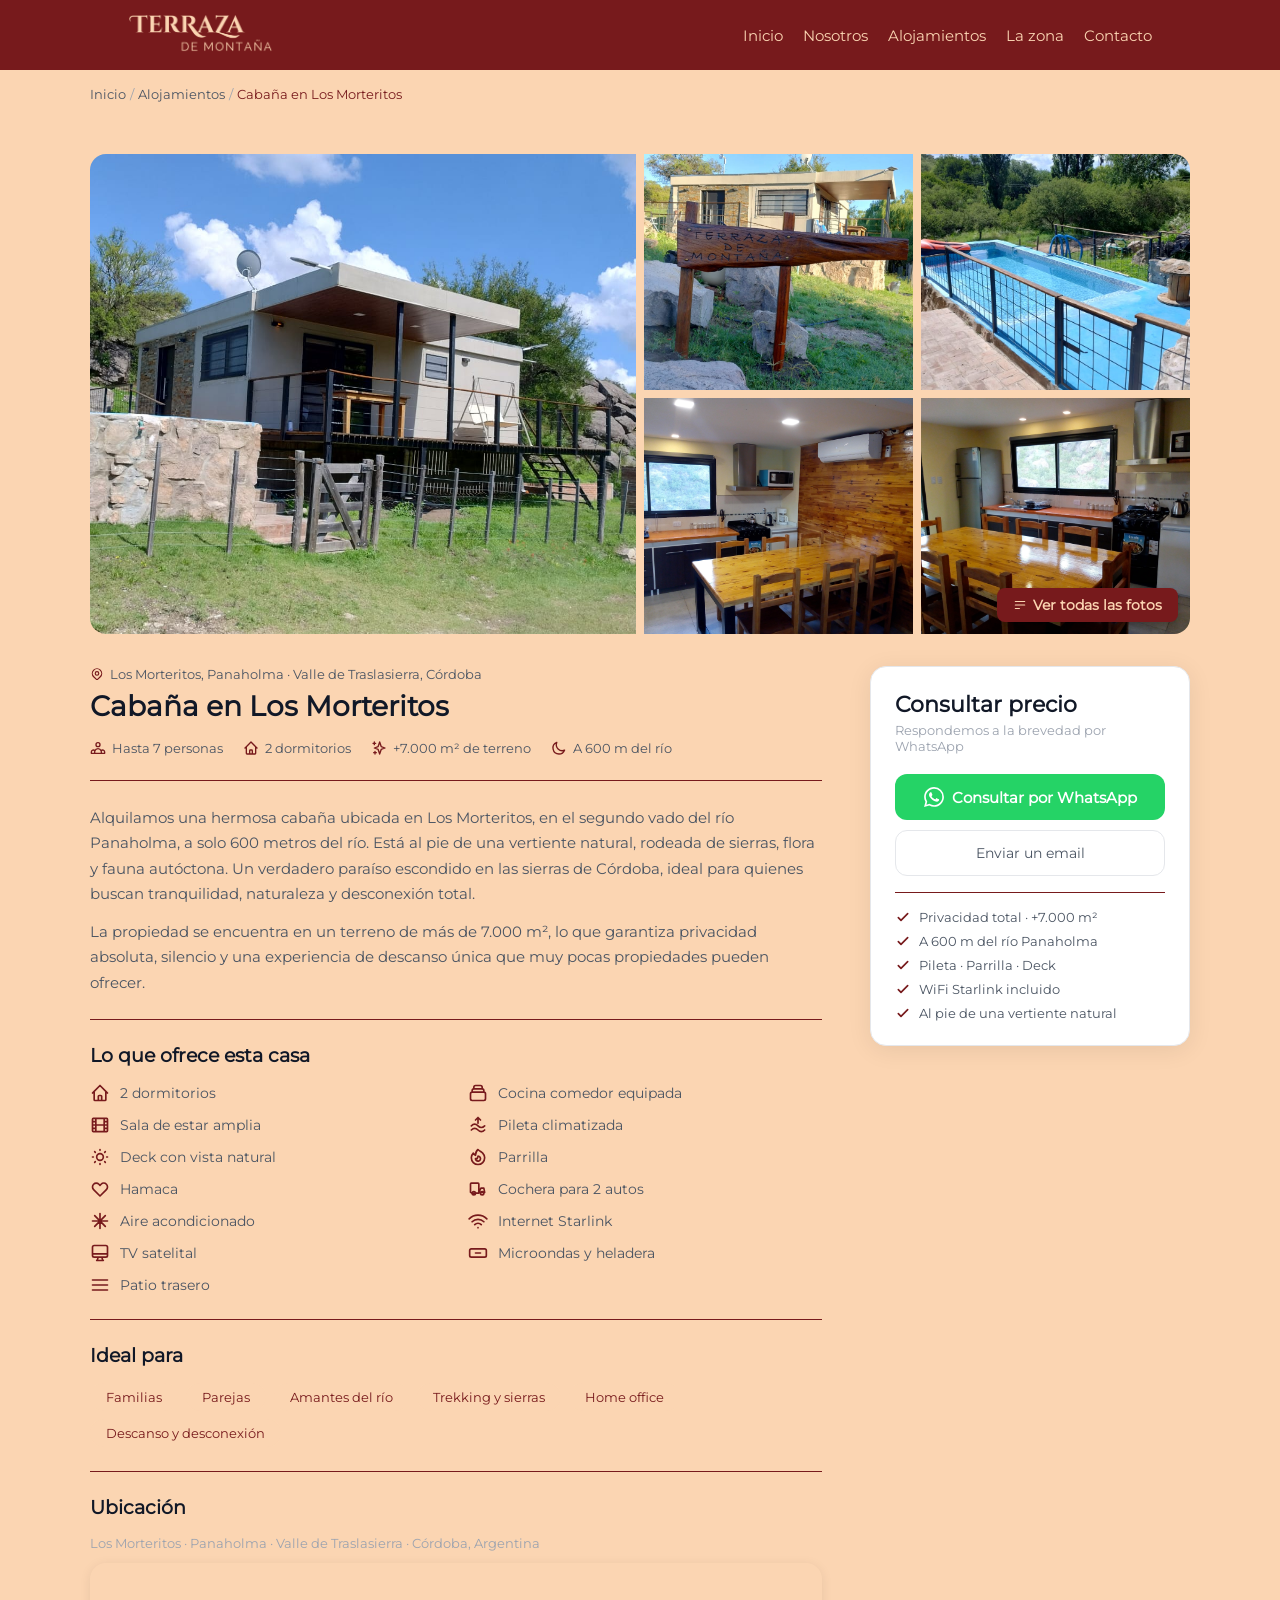
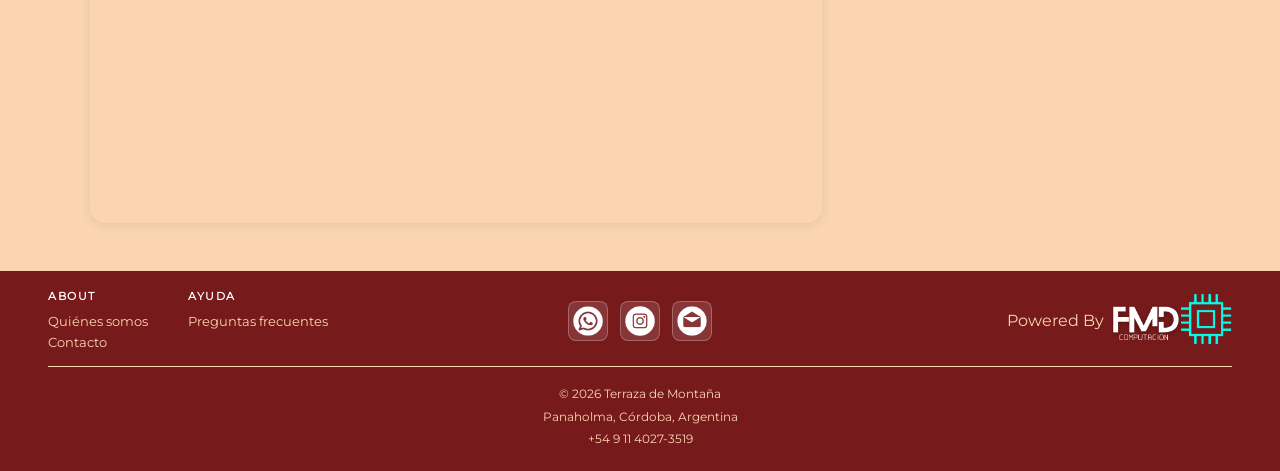
==== alojamiento-uno.html @ 455e0231 "se integro Leaflet pero me quedo mal" ====
<!DOCTYPE html>
<html lang="es">
<head>
    <meta charset="UTF-8">
    <meta name="viewport" content="width=device-width, initial-scale=1.0">
    <title>Cabaña en Los Morteritos | Terraza de Montaña</title>
    <meta name="description" content="Alquilá la Cabaña en Los Morteritos, Panaholma. Hasta 7 personas, pileta climatizada, Starlink, +7.000 m² de privacidad. A 600 m del río, Valle de Traslasierra, Córdoba.">
    <meta property="og:type" content="website">
    <meta property="og:locale" content="es_AR">
    <meta property="og:title" content="Cabaña en Los Morteritos | Terraza de Montaña">
    <meta property="og:description" content="Alquilá la Cabaña en Los Morteritos, Panaholma. Hasta 7 personas, pileta climatizada, Starlink, +7.000 m² de privacidad. A 600 m del río, Valle de Traslasierra, Córdoba.">
    <meta property="og:image" content="https://TU-DOMINIO/assets/images/house-1/1.jpeg">
    <meta property="og:url" content="https://TU-DOMINIO/alojamiento-uno.html">
    <link rel="stylesheet" href="css/global.css">
    <link rel="stylesheet" href="css/alojamiento-uno.css">
    <script type="application/ld+json">
    {
      "@context": "https://schema.org",
      "@type": "Accommodation",
      "name": "Cabaña en Los Morteritos",
      "description": "Cabaña para hasta 7 personas en Los Morteritos, Panaholma. Pileta climatizada, Internet Starlink, +7.000 m² de privacidad, a 600 m del río.",
      "numberOfRooms": 2,
      "occupancy": {
        "@type": "QuantitativeValue",
        "maxValue": 7
      },
      "address": {
        "@type": "PostalAddress",
        "streetAddress": "Los Morteritos, segundo vado del río Panaholma",
        "addressLocality": "Panaholma",
        "addressRegion": "Córdoba",
        "addressCountry": "AR"
      },
      "geo": {
        "@type": "GeoCoordinates",
        "latitude": -31.5960346,
        "longitude": -65.0493451
      },
      "amenityFeature": [
        {"@type": "LocationFeatureSpecification", "name": "Pileta climatizada", "value": true},
        {"@type": "LocationFeatureSpecification", "name": "Internet Starlink", "value": true},
        {"@type": "LocationFeatureSpecification", "name": "Parrilla", "value": true},
        {"@type": "LocationFeatureSpecification", "name": "Deck", "value": true},
        {"@type": "LocationFeatureSpecification", "name": "Aire acondicionado", "value": true},
        {"@type": "LocationFeatureSpecification", "name": "Hamaca", "value": true},
        {"@type": "LocationFeatureSpecification", "name": "Cochera para 2 autos", "value": true},
        {"@type": "LocationFeatureSpecification", "name": "TV satelital", "value": true}
      ],
      "telephone": "+5491140273519"
    }
    </script>
</head>
<body>

    <!-- NAV -->
    <nav class="navbar" aria-label="Navegación principal">
        <div class="container">
            <a href="index.html" class="logo">
                <img src="assets/images/logos/name.png" alt="Terraza de Montaña Logo">
            </a>
            <button class="menu-toggle" aria-label="Toggle navigation" aria-expanded="false">
                <span class="hamburger"></span>
            </button>
            <ul class="nav-links">
                <li><a href="index.html">Inicio</a></li>
                <li><a href="nosotros.html">Nosotros</a></li>
                <li><a href="alojamientos.html">Alojamientos</a></li>
                <li><a href="lugares.html">La zona</a></li>
                <li><a href="contacto.html">Contacto</a></li>
            </ul>
        </div>
    </nav>

    <main class="content-wrap listing-main">

        <nav aria-label="Breadcrumb" class="breadcrumb">
            <ol>
                <li><a href="index.html">Inicio</a></li>
                <li><a href="alojamientos.html">Alojamientos</a></li>
                <li aria-current="page">Cabaña en Los Morteritos</li>
            </ol>
        </nav>

        <!-- ── GALERÍA ─────────────────────────────────────────────── -->

        <!-- Desktop -->
        <section class="listing-section gallery-section">
            <div class="gallery-grid">
                <div class="gallery-photo gallery-photo--main">
                    <img src="assets/images/house-1/1.jpeg" alt="Cabaña en Los Morteritos - vista principal" fetchpriority="high">
                </div>
                <div class="gallery-photo">
                    <img src="assets/images/house-1/2.jpeg" alt="Deck con vista a las sierras" loading="lazy">
                </div>
                <div class="gallery-photo">
                    <img src="assets/images/house-1/3.jpeg" alt="Pileta climatizada" loading="lazy">
                </div>
                <div class="gallery-photo">
                    <img src="assets/images/house-1/4.jpg" alt="Interior - sala de estar" loading="lazy">
                </div>
                <div class="gallery-photo gallery-photo--last">
                    <img src="assets/images/house-1/5.jpg" alt="Parrilla y patio exterior" loading="lazy">
                    <button class="gallery-btn-all">
                        <svg xmlns="http://www.w3.org/2000/svg" width="14" height="14" fill="none" viewBox="0 0 24 24" stroke="currentColor">
                            <path stroke-linecap="round" stroke-linejoin="round" stroke-width="2" d="M4 6h16M4 12h16M4 18h7"/>
                        </svg>
                        Ver todas las fotos
                    </button>
                </div>
            </div>
        </section>

        <!-- Mobile: carrusel (14 fotos) -->
        <section class="gallery-carousel">
            <div class="gallery-carousel__item">
                <img src="assets/images/house-1/1.jpeg" alt="Cabaña en Los Morteritos - vista principal">
            </div>
            <div class="gallery-carousel__item">
                <img src="assets/images/house-1/2.jpeg" alt="Deck con vista a las sierras" loading="lazy">
            </div>
            <div class="gallery-carousel__item">
                <img src="assets/images/house-1/3.jpeg" alt="Pileta climatizada" loading="lazy">
            </div>
            <div class="gallery-carousel__item">
                <img src="assets/images/house-1/4.jpg" alt="Interior - sala de estar" loading="lazy">
            </div>
            <div class="gallery-carousel__item">
                <img src="assets/images/house-1/5.jpg" alt="Parrilla y patio exterior" loading="lazy">
            </div>
            <div class="gallery-carousel__item">
                <img src="assets/images/house-1/6.jpg" alt="Dormitorio principal" loading="lazy">
            </div>
            <div class="gallery-carousel__item">
                <img src="assets/images/house-1/7.jpg" alt="Segundo dormitorio" loading="lazy">
            </div>
            <div class="gallery-carousel__item">
                <img src="assets/images/house-1/8.jpg" alt="Cocina comedor equipada" loading="lazy">
            </div>
            <div class="gallery-carousel__item">
                <img src="assets/images/house-1/9.jpg" alt="Baño" loading="lazy">
            </div>
            <div class="gallery-carousel__item">
                <img src="assets/images/house-1/10.jpg" alt="Terreno y jardín" loading="lazy">
            </div>
            <div class="gallery-carousel__item">
                <img src="assets/images/house-1/11.jpg" alt="Vista a las sierras desde la propiedad" loading="lazy">
            </div>
            <div class="gallery-carousel__item">
                <img src="assets/images/house-1/12.jpg" alt="Hamaca y área de descanso" loading="lazy">
            </div>
            <div class="gallery-carousel__item">
                <img src="assets/images/house-1/13.jpg" alt="Acceso y cochera" loading="lazy">
            </div>
            <div class="gallery-carousel__item">
                <img src="assets/images/house-1/14.jpeg" alt="Entorno natural - flora autóctona" loading="lazy">
            </div>
        </section>

        <!-- ── CUERPO ──────────────────────────────────────────────── -->
        <div class="listing-body listing-section">

            <!-- COLUMNA IZQUIERDA -->
            <div class="listing-content">

                <!-- Encabezado -->
                <div class="listing-header">
                    <p class="listing-location">
                        <svg xmlns="http://www.w3.org/2000/svg" width="14" height="14" fill="none" viewBox="0 0 24 24" stroke="currentColor">
                            <path stroke-linecap="round" stroke-linejoin="round" stroke-width="2" d="M17.657 16.657L13.414 20.9a1.998 1.998 0 01-2.827 0l-4.244-4.243a8 8 0 1111.314 0z"/>
                            <path stroke-linecap="round" stroke-linejoin="round" stroke-width="2" d="M15 11a3 3 0 11-6 0 3 3 0 016 0z"/>
                        </svg>
                        Los Morteritos, Panaholma · Valle de Traslasierra, Córdoba
                    </p>
                    <h1 class="listing-title">Cabaña en Los Morteritos</h1>
                    <div class="listing-stats">
                        <span class="listing-stat">
                            <svg xmlns="http://www.w3.org/2000/svg" width="16" height="16" fill="none" viewBox="0 0 24 24" stroke="currentColor">
                                <path stroke-linecap="round" stroke-linejoin="round" stroke-width="2" d="M17 20h5v-2a3 3 0 00-5.356-1.857M17 20H7m10 0v-2c0-.656-.126-1.283-.356-1.857M7 20H2v-2a3 3 0 015.356-1.857M7 20v-2c0-.656.126-1.283.356-1.857m0 0a5.002 5.002 0 019.288 0M15 7a3 3 0 11-6 0 3 3 0 016 0z"/>
                            </svg>
                            Hasta 7 personas
                        </span>
                        <span class="listing-stat">
                            <svg xmlns="http://www.w3.org/2000/svg" width="16" height="16" fill="none" viewBox="0 0 24 24" stroke="currentColor">
                                <path stroke-linecap="round" stroke-linejoin="round" stroke-width="2" d="M3 12l2-2m0 0l7-7 7 7M5 10v10a1 1 0 001 1h3m10-11l2 2m-2-2v10a1 1 0 01-1 1h-3m-6 0a1 1 0 001-1v-4a1 1 0 011-1h2a1 1 0 011 1v4a1 1 0 001 1m-6 0h6"/>
                            </svg>
                            2 dormitorios
                        </span>
                        <span class="listing-stat">
                            <svg xmlns="http://www.w3.org/2000/svg" width="16" height="16" fill="none" viewBox="0 0 24 24" stroke="currentColor">
                                <path stroke-linecap="round" stroke-linejoin="round" stroke-width="2" d="M5 3v4M3 5h4M6 17v4m-2-2h4m5-16l2.286 6.857L21 12l-5.714 2.143L13 21l-2.286-6.857L5 12l5.714-2.143L13 3z"/>
                            </svg>
                            +7.000 m² de terreno
                        </span>
                        <span class="listing-stat">
                            <svg xmlns="http://www.w3.org/2000/svg" width="16" height="16" fill="none" viewBox="0 0 24 24" stroke="currentColor">
                                <path stroke-linecap="round" stroke-linejoin="round" stroke-width="2" d="M20.354 15.354A9 9 0 018.646 3.646 9.003 9.003 0 0012 21a9.003 9.003 0 008.354-5.646z"/>
                            </svg>
                            A 600 m del río
                        </span>
                    </div>
                </div>

                <hr class="listing-divider">

                <!-- Descripción -->
                <div class="listing-description">
                    <p>
                        Alquilamos una hermosa cabaña ubicada en Los Morteritos, en el segundo vado del río Panaholma,
                        a solo 600 metros del río. Está al pie de una vertiente natural, rodeada de sierras, flora y
                        fauna autóctona. Un verdadero paraíso escondido en las sierras de Córdoba, ideal para quienes
                        buscan tranquilidad, naturaleza y desconexión total.
                    </p>
                    <p>
                        La propiedad se encuentra en un terreno de más de 7.000 m², lo que garantiza privacidad
                        absoluta, silencio y una experiencia de descanso única que muy pocas propiedades pueden ofrecer.
                    </p>
                </div>

                <hr class="listing-divider">

                <!-- Amenities -->
                <div class="listing-amenities">
                    <h2 class="listing-section-title">Lo que ofrece esta casa</h2>
                    <div class="amenities-grid">

                        <div class="amenity">
                            <svg xmlns="http://www.w3.org/2000/svg" width="20" height="20" fill="none" viewBox="0 0 24 24" stroke="currentColor">
                                <path stroke-linecap="round" stroke-linejoin="round" stroke-width="2" d="M3 12l2-2m0 0l7-7 7 7M5 10v10a1 1 0 001 1h3m10-11l2 2m-2-2v10a1 1 0 01-1 1h-3m-6 0a1 1 0 001-1v-4a1 1 0 011-1h2a1 1 0 011 1v4a1 1 0 001 1m-6 0h6"/>
                            </svg>
                            2 dormitorios
                        </div>

                        <div class="amenity">
                            <svg xmlns="http://www.w3.org/2000/svg" width="20" height="20" fill="none" viewBox="0 0 24 24" stroke="currentColor">
                                <path stroke-linecap="round" stroke-linejoin="round" stroke-width="2" d="M19 11H5m14 0a2 2 0 012 2v6a2 2 0 01-2 2H5a2 2 0 01-2-2v-6a2 2 0 012-2m14 0V9a2 2 0 00-2-2M5 11V9a2 2 0 012-2m0 0V5a2 2 0 012-2h6a2 2 0 012 2v2M7 7h10"/>
                            </svg>
                            Cocina comedor equipada
                        </div>

                        <div class="amenity">
                            <svg xmlns="http://www.w3.org/2000/svg" width="20" height="20" fill="none" viewBox="0 0 24 24" stroke="currentColor">
                                <path stroke-linecap="round" stroke-linejoin="round" stroke-width="2" d="M7 4v16M17 4v16M3 8h4m10 0h4M3 12h18M3 16h4m10 0h4M4 20h16a1 1 0 001-1V5a1 1 0 00-1-1H4a1 1 0 00-1 1v14a1 1 0 001 1z"/>
                            </svg>
                            Sala de estar amplia
                        </div>

                        <div class="amenity">
                            <svg xmlns="http://www.w3.org/2000/svg" width="20" height="20" fill="none" viewBox="0 0 24 24" stroke="currentColor">
                                <path stroke-linecap="round" stroke-linejoin="round" stroke-width="2" d="M4 13c1.333-1.333 2.667-2 4-2s2.667.667 4 2 2.667 2 4 2 2.667-.667 4-2"/>
                                <path stroke-linecap="round" stroke-linejoin="round" stroke-width="2" d="M4 18c1.333-1.333 2.667-2 4-2s2.667.667 4 2 2.667 2 4 2 2.667-.667 4-2"/>
                                <path stroke-linecap="round" stroke-linejoin="round" stroke-width="2" d="M12 3v7m-3-4l3-3 3 3"/>
                            </svg>
                            Pileta climatizada
                        </div>

                        <div class="amenity">
                            <svg xmlns="http://www.w3.org/2000/svg" width="20" height="20" fill="none" viewBox="0 0 24 24" stroke="currentColor">
                                <path stroke-linecap="round" stroke-linejoin="round" stroke-width="2" d="M12 3v1m0 16v1m9-9h-1M4 12H3m15.364 6.364l-.707-.707M6.343 6.343l-.707-.707m12.728 0l-.707.707M6.343 17.657l-.707.707M16 12a4 4 0 11-8 0 4 4 0 018 0z"/>
                            </svg>
                            Deck con vista natural
                        </div>

                        <div class="amenity">
                            <svg xmlns="http://www.w3.org/2000/svg" width="20" height="20" fill="none" viewBox="0 0 24 24" stroke="currentColor">
                                <path stroke-linecap="round" stroke-linejoin="round" stroke-width="2" d="M17.657 18.657A8 8 0 016.343 7.343S7 9 9 10c0-2 .5-5 2.986-7C14 5 16.09 5.777 17.656 7.343A7.975 7.975 0 0120 13a7.975 7.975 0 01-2.343 5.657z"/>
                                <path stroke-linecap="round" stroke-linejoin="round" stroke-width="2" d="M9.879 16.121A3 3 0 1012.015 11L11 14H9c0 .768.293 1.536.879 2.121z"/>
                            </svg>
                            Parrilla
                        </div>

                        <div class="amenity">
                            <svg xmlns="http://www.w3.org/2000/svg" width="20" height="20" fill="none" viewBox="0 0 24 24" stroke="currentColor">
                                <path stroke-linecap="round" stroke-linejoin="round" stroke-width="2" d="M4.318 6.318a4.5 4.5 0 000 6.364L12 20.364l7.682-7.682a4.5 4.5 0 00-6.364-6.364L12 7.636l-1.318-1.318a4.5 4.5 0 00-6.364 0z"/>
                            </svg>
                            Hamaca
                        </div>

                        <div class="amenity">
                            <svg xmlns="http://www.w3.org/2000/svg" width="20" height="20" fill="none" viewBox="0 0 24 24" stroke="currentColor">
                                <path stroke-linecap="round" stroke-linejoin="round" stroke-width="2" d="M9 17a2 2 0 11-4 0 2 2 0 014 0zM19 17a2 2 0 11-4 0 2 2 0 014 0z"/>
                                <path stroke-linecap="round" stroke-linejoin="round" stroke-width="2" d="M13 16V6a1 1 0 00-1-1H4a1 1 0 00-1 1v10l2 1h8zM13 16l2.5-5h3.5l1 5H13z"/>
                            </svg>
                            Cochera para 2 autos
                        </div>

                        <div class="amenity">
                            <svg xmlns="http://www.w3.org/2000/svg" width="20" height="20" fill="none" viewBox="0 0 24 24" stroke="currentColor">
                                <path stroke-linecap="round" stroke-linejoin="round" stroke-width="2" d="M12 3v18M3 12h18M5.636 5.636l12.728 12.728M18.364 5.636L5.636 18.364"/>
                            </svg>
                            Aire acondicionado
                        </div>

                        <div class="amenity">
                            <svg xmlns="http://www.w3.org/2000/svg" width="20" height="20" fill="none" viewBox="0 0 24 24" stroke="currentColor">
                                <path stroke-linecap="round" stroke-linejoin="round" stroke-width="2" d="M8.111 16.404a5.5 5.5 0 017.778 0M12 20h.01m-7.08-7.071c3.904-3.905 10.236-3.905 14.14 0M1.394 9.393c5.857-5.857 15.355-5.857 21.213 0"/>
                            </svg>
                            Internet Starlink
                        </div>

                        <div class="amenity">
                            <svg xmlns="http://www.w3.org/2000/svg" width="20" height="20" fill="none" viewBox="0 0 24 24" stroke="currentColor">
                                <path stroke-linecap="round" stroke-linejoin="round" stroke-width="2" d="M9.75 17L9 20l-1 1h8l-1-1-.75-3M3 13h18M5 17h14a2 2 0 002-2V5a2 2 0 00-2-2H5a2 2 0 00-2 2v10a2 2 0 002 2z"/>
                            </svg>
                            TV satelital
                        </div>

                        <div class="amenity">
                            <svg xmlns="http://www.w3.org/2000/svg" width="20" height="20" fill="none" viewBox="0 0 24 24" stroke="currentColor">
                                <path stroke-linecap="round" stroke-linejoin="round" stroke-width="2" d="M20 7H4a2 2 0 00-2 2v6a2 2 0 002 2h16a2 2 0 002-2V9a2 2 0 00-2-2zM9 12h6"/>
                            </svg>
                            Microondas y heladera
                        </div>

                        <div class="amenity">
                            <svg xmlns="http://www.w3.org/2000/svg" width="20" height="20" fill="none" viewBox="0 0 24 24" stroke="currentColor">
                                <path stroke-linecap="round" stroke-linejoin="round" stroke-width="2" d="M3 12h18M3 6h18M3 18h18"/>
                            </svg>
                            Patio trasero
                        </div>

                    </div>
                </div>

                <hr class="listing-divider">

                <!-- Ideal para -->
                <div class="listing-tags-section">
                    <h2 class="listing-section-title">Ideal para</h2>
                    <div class="listing-tags">
                        <span class="listing-tag">Familias</span>
                        <span class="listing-tag">Parejas</span>
                        <span class="listing-tag">Amantes del río</span>
                        <span class="listing-tag">Trekking y sierras</span>
                        <span class="listing-tag">Home office</span>
                        <span class="listing-tag">Descanso y desconexión</span>
                    </div>
                </div>

                <hr class="listing-divider">

                <!-- Mapa -->
                <div class="listing-map">
                    <h2 class="listing-section-title">Ubicación</h2>
                    <p class="listing-map-address">Los Morteritos · Panaholma · Valle de Traslasierra · Córdoba, Argentina</p>
                    <div class="map-embed">
                        <iframe
                            src="https://www.google.com/maps/embed?pb=!1m18!1m12!1m3!1d3398.380407161447!2d-65.0493451!3d-31.5960346!2m3!1f0!2f0!3f0!3m2!1i1024!2i768!4f13.1!3m3!1m2!1s0x942d21004624d54d%3A0x1ae6baa55a30a3ba!2sTerraza%20de%20Monta%C3%B1a%20%7C%20Caba%C3%B1as%20en%20C%C3%B3rdoba%2C%20Traslasierra!5e0!3m2!1ses-419!2sar!4v1780951990466!5m2!1ses-419!2sar"
                            width="100%"
                            height="100%"
                            style="border:0;"
                            allowfullscreen=""
                            loading="lazy"
                            title="Ubicación en Panaholma, Córdoba">
                        </iframe>
                    </div>
                </div>

            </div>
            <!-- /COLUMNA IZQUIERDA -->

            <!-- SIDEBAR -->
            <aside class="listing-sidebar">
                <div class="contact-card">
                    <p class="contact-card__title">Consultar precio</p>
                    <p class="contact-card__subtitle">Respondemos a la brevedad por WhatsApp</p>

                    <a href="https://wa.me/5491140273519?text=Hola!%20Me%20interesa%20la%20Casa%20Los%20Morteritos%20en%20Panaholma.%20%C2%BFTienen%20disponibilidad%3F"
                       target="_blank"
                       rel="noopener noreferrer"
                       class="btn-whatsapp">
                        <svg xmlns="http://www.w3.org/2000/svg" width="20" height="20" fill="currentColor" viewBox="0 0 24 24">
                            <path d="M17.472 14.382c-.297-.149-1.758-.867-2.03-.967-.273-.099-.471-.148-.67.15-.197.297-.767.966-.94 1.164-.173.199-.347.223-.644.075-.297-.15-1.255-.463-2.39-1.475-.883-.788-1.48-1.761-1.653-2.059-.173-.297-.018-.458.13-.606.134-.133.298-.347.446-.52.149-.174.198-.298.298-.497.099-.198.05-.371-.025-.52-.075-.149-.669-1.612-.916-2.207-.242-.579-.487-.5-.669-.51-.173-.008-.371-.01-.57-.01-.198 0-.52.074-.792.372-.272.297-1.04 1.016-1.04 2.479 0 1.462 1.065 2.875 1.213 3.074.149.198 2.096 3.2 5.077 4.487.709.306 1.262.489 1.694.625.712.227 1.36.195 1.871.118.571-.085 1.758-.719 2.006-1.413.248-.694.248-1.289.173-1.413-.074-.124-.272-.198-.57-.347m-5.421 7.403h-.004a9.87 9.87 0 01-5.031-1.378l-.361-.214-3.741.982.998-3.648-.235-.374a9.86 9.86 0 01-1.51-5.26c.001-5.45 4.436-9.884 9.888-9.884 2.64 0 5.122 1.03 6.988 2.898a9.825 9.825 0 012.893 6.994c-.003 5.45-4.437 9.884-9.885 9.884m8.413-18.297A11.815 11.815 0 0012.05 0C5.495 0 .16 5.335.157 11.892c0 2.096.547 4.142 1.588 5.945L.057 24l6.305-1.654a11.882 11.882 0 005.683 1.448h.005c6.554 0 11.89-5.335 11.893-11.893a11.821 11.821 0 00-3.48-8.413z"/>
                        </svg>
                        Consultar por WhatsApp
                    </a>

                    <a href="mailto:terrazademontana@gmail.com?subject=Consulta%20Casa%20Los%20Morteritos"
                       class="btn-email">
                        Enviar un email
                    </a>

                    <hr class="contact-divider">

                    <ul class="highlights">
                        <li>
                            <svg xmlns="http://www.w3.org/2000/svg" width="16" height="16" fill="none" viewBox="0 0 24 24" stroke="#771a1c">
                                <path stroke-linecap="round" stroke-linejoin="round" stroke-width="2.5" d="M5 13l4 4L19 7"/>
                            </svg>
                            Privacidad total · +7.000 m²
                        </li>
                        <li>
                            <svg xmlns="http://www.w3.org/2000/svg" width="16" height="16" fill="none" viewBox="0 0 24 24" stroke="#771a1c">
                                <path stroke-linecap="round" stroke-linejoin="round" stroke-width="2.5" d="M5 13l4 4L19 7"/>
                            </svg>
                            A 600 m del río Panaholma
                        </li>
                        <li>
                            <svg xmlns="http://www.w3.org/2000/svg" width="16" height="16" fill="none" viewBox="0 0 24 24" stroke="#771a1c">
                                <path stroke-linecap="round" stroke-linejoin="round" stroke-width="2.5" d="M5 13l4 4L19 7"/>
                            </svg>
                            Pileta · Parrilla · Deck
                        </li>
                        <li>
                            <svg xmlns="http://www.w3.org/2000/svg" width="16" height="16" fill="none" viewBox="0 0 24 24" stroke="#771a1c">
                                <path stroke-linecap="round" stroke-linejoin="round" stroke-width="2.5" d="M5 13l4 4L19 7"/>
                            </svg>
                            WiFi Starlink incluido
                        </li>
                        <li>
                            <svg xmlns="http://www.w3.org/2000/svg" width="16" height="16" fill="none" viewBox="0 0 24 24" stroke="#771a1c">
                                <path stroke-linecap="round" stroke-linejoin="round" stroke-width="2.5" d="M5 13l4 4L19 7"/>
                            </svg>
                            Al pie de una vertiente natural
                        </li>
                    </ul>
                </div>
            </aside>
            <!-- /SIDEBAR -->

        </div>
        <!-- /CUERPO -->

        <!-- Lightbox -->
        <div class="lightbox" id="lightbox" role="dialog" aria-modal="true">
            <button class="lightbox-close" id="lightboxClose" aria-label="Cerrar">&#x2715;</button>
            <button class="lightbox-prev" id="lightboxPrev" aria-label="Anterior">&#8249;</button>
            <div class="lightbox-content">
                <img src="" alt="Foto de la propiedad" id="lightboxImg">
            </div>
            <button class="lightbox-next" id="lightboxNext" aria-label="Siguiente">&#8250;</button>
            <p class="lightbox-counter" id="lightboxCounter"></p>
        </div>

        <!-- CTA flotante mobile -->
        <div class="mobile-cta">
            <a href="https://wa.me/5491140273519?text=Hola!%20Me%20interesa%20la%20Casa%20Los%20Morteritos.%20%C2%BFTienen%20disponibilidad%3F"
               target="_blank"
               rel="noopener noreferrer"
               class="btn-whatsapp btn-whatsapp--full">
                <svg xmlns="http://www.w3.org/2000/svg" width="20" height="20" fill="currentColor" viewBox="0 0 24 24">
                    <path d="M17.472 14.382c-.297-.149-1.758-.867-2.03-.967-.273-.099-.471-.148-.67.15-.197.297-.767.966-.94 1.164-.173.199-.347.223-.644.075-.297-.15-1.255-.463-2.39-1.475-.883-.788-1.48-1.761-1.653-2.059-.173-.297-.018-.458.13-.606.134-.133.298-.347.446-.52.149-.174.198-.298.298-.497.099-.198.05-.371-.025-.52-.075-.149-.669-1.612-.916-2.207-.242-.579-.487-.5-.669-.51-.173-.008-.371-.01-.57-.01-.198 0-.52.074-.792.372-.272.297-1.04 1.016-1.04 2.479 0 1.462 1.065 2.875 1.213 3.074.149.198 2.096 3.2 5.077 4.487.709.306 1.262.489 1.694.625.712.227 1.36.195 1.871.118.571-.085 1.758-.719 2.006-1.413.248-.694.248-1.289.173-1.413-.074-.124-.272-.198-.57-.347m-5.421 7.403h-.004a9.87 9.87 0 01-5.031-1.378l-.361-.214-3.741.982.998-3.648-.235-.374a9.86 9.86 0 01-1.51-5.26c.001-5.45 4.436-9.884 9.888-9.884 2.64 0 5.122 1.03 6.988 2.898a9.825 9.825 0 012.893 6.994c-.003 5.45-4.437 9.884-9.885 9.884m8.413-18.297A11.815 11.815 0 0012.05 0C5.495 0 .16 5.335.157 11.892c0 2.096.547 4.142 1.588 5.945L.057 24l6.305-1.654a11.882 11.882 0 005.683 1.448h.005c6.554 0 11.89-5.335 11.893-11.893a11.821 11.821 0 00-3.48-8.413z"/>
                </svg>
                Consultar disponibilidad
            </a>
        </div>

    </main>

    <!-- FOOTER -->
    <footer>
        <div class="footer-top">
            <div class="footer-links">
                <div class="footer-links-group">
                    <p class="footer-links-title">About</p>
                    <a href="nosotros.html">Quiénes somos</a>
                    <a href="contacto.html">Contacto</a>
                </div>
                <div class="footer-links-group">
                    <p class="footer-links-title">Ayuda</p>
                    <a href="faqs.html">Preguntas frecuentes</a>
                </div>
            </div>
            <div class="footer-social">
                <a href="https://wa.me/5491140273519" target="_blank" class="social-btn" title="WhatsApp" aria-label="WhatsApp"><img src="assets/icons/whatsapp_white.png" alt="WhatsApp"></a>
                <a href="https://instagram.com/terrazademontana" target="_blank" class="social-btn" title="Instagram" aria-label="Instagram"><img src="assets/icons/instagram_white.png" alt="Instagram"></a>
                <a href="mailto:terrazademontana@gmail.com" target="_blank" class="social-btn" title="Email" aria-label="Email"><img src="assets/icons/email_white.png" alt="Email"></a>
            </div>
            <div class="powered-by">
                <span>Powered By</span>
                <a href="https://fmdcomputacion.com/">
                    <img src="assets/sponsors/fmdcomputacion.png" alt="FMDCOMPUTACION">
                </a>
            </div>
        </div>
        <div class="footer-bottom">
            <div class="footer-copy">
                © 2026 Terraza de Montaña<br>
                Panaholma, Córdoba, Argentina<br>
                +54 9 11 4027-3519
            </div>
        </div>
    </footer>

    <script src="js/main.js"></script>
    <script src="js/lightbox.js"></script>
</body>
</html>
---- css/global.css ----
/* General Styles */
body {
    font-family: 'MontserratCustom', sans-serif;
    margin: 0;
    padding: 0;
    background-color: #fbd5b2;
    color: #333;
    display: flex;
    flex-direction: column;
    min-height: 100vh;
}

.content-wrap {
    flex: 1;
    padding-top: 58px;
}

.container {
    width: 80%;
    margin: auto;
    overflow: hidden;
}

/* Navbar */
.navbar {
    background: #771a1c;
    color: #fff;
    padding: 0.6rem 0;
    position: fixed;
    width: 100%;
    top: 0;
    z-index: 9999;
}

.navbar .container {
    display: flex;
    justify-content: space-between;
    align-items: center;
    overflow: visible;
}

.navbar .logo img {
    height: 38px;
}

.navbar .nav-links {
    list-style: none;
    display: flex;
}

.navbar .nav-links li {
    margin-left: 20px;
}

.navbar .nav-links a {
    color: #fbd5b2;
    text-decoration: none;
    font-size: 15px;
}

.navbar .nav-links a:hover {
    color: #d7aeae;
}

.menu-toggle {
    display: none;
    background: none;
    border: 0;
    padding: 0.25rem;
    cursor: pointer;
}

.hamburger {
    display: block;
    width: 28px;
    height: 3px;
    background-color: #fbd5b2;
    position: relative;
    border-radius: 999px;
    transition: background-color 0.3s ease;
}

.hamburger::before,
.hamburger::after {
    content: '';
    position: absolute;
    left: 0;
    width: 100%;
    height: 3px;
    background-color: #fbd5b2;
    border-radius: 999px;
    transition: transform 0.3s ease, top 0.3s ease;
}

.hamburger::before {
    top: -8px;
}

.hamburger::after {
    top: 8px;
}

.menu-toggle.active .hamburger {
    background-color: transparent;
}

.menu-toggle.active .hamburger::before {
    top: 0;
    transform: rotate(45deg);
}

.menu-toggle.active .hamburger::after {
    top: 0;
    transform: rotate(-45deg);
}

/* Footer */
footer {
  padding: 1.25rem 3rem;
  display: flex;
  flex-direction: column;
  background: #771a1c;
}

.footer-top {
  display: flex;
  align-items: center;
}

.footer-top .footer-links  { flex: 1; }
.footer-top .footer-social { flex: 1; justify-content: center; }
.footer-top .powered-by    { flex: 1; justify-content: flex-end; }

.footer-bottom {
  display: flex;
  justify-content: center;
  align-items: center;
  padding-top: 1rem;
  border-top: 1px solid #fbd5b2;
  margin-top: 1rem;
}

.footer-left { text-align: left; }

footer p { color: var(--muted); font-size: .82rem; line-height: 1.8; margin: 0; }
footer a { color: var(--lime); text-decoration: none; }
footer a:hover { text-decoration: underline; }

.footer-links {
  display: flex;
  gap: 2.5rem;
  align-items: flex-start;
  color: #fbd5b2;
}

.footer-links-group {
  display: flex;
  flex-direction: column;
  gap: .35rem;
}

.footer-links-title {
  color: var(--white) !important;
  font-size: .7rem;
  font-weight: 700;
  text-transform: uppercase;
  letter-spacing: .14em;
  margin-bottom: .3rem !important;
  line-height: 1 !important;
}

.footer-links-group a {
  color: var(--muted) !important;
  font-size: .82rem;
}

.footer-links-group a:hover {
  color: var(--lime) !important;
  text-decoration: none;
}

.footer-social {
  display: flex;
  gap: .75rem;
  justify-content: center;
}

.footer-social img {
  width: 30px;
  height: 30px;
  object-fit: contain;
}

.footer-copy {
  position: static;
  left: 50%;
  transform: none;

  font-size: .78rem; color: #fbd5b2;
  text-align: center;
  pointer-events: none;
  line-height: 1.8;
}

.powered-by {
  display: flex;
  justify-content: flex-end;
  align-items: center;
  color: #fbd5b2;
}

.powered-by p {
  display: flex;
  align-items: center;
  gap: .5rem;
  margin: 0;
}

.powered-by img { 
    width: 120px; 
    margin-left: .5rem;
}

.social-btn {
  width: 38px; height: 38px;
  background: rgba(255,255,255,0.12);
  border: 1px solid rgba(255,255,255,0.25);
  border-radius: 8px;
  display: flex; align-items: center; justify-content: center;
  text-decoration: none; font-size: 1rem;
  transition: background .2s, border-color .2s;
}
.social-btn:hover { background: rgba(255,255,255,0.25); border-color: rgba(255,255,255,0.6); }

/* Mobile Styles */
@media (max-width: 768px) {
    .navbar .container {
        flex-wrap: wrap;
        gap: 0.75rem;
    }

    .menu-toggle {
        display: inline-flex;
        align-items: center;
        justify-content: center;
        margin-left: auto;
        z-index: 20;
    }

    .navbar .nav-links {
        display: flex;
        flex-direction: column;
        width: 100%;
        position: absolute;
        top: 100%;
        left: 0;
        background-color: #771a1c;
        padding: 1rem 0;
        margin: 0;
        z-index: 15;
        box-shadow: 0 12px 24px rgba(0, 0, 0, 0.14);
        opacity: 0;
        visibility: hidden;
        transform: translateY(-10px);
        transition: opacity 0.3s ease, transform 0.3s ease, visibility 0.3s ease;
    }

    .navbar .nav-links.active {
        opacity: 1;
        visibility: visible;
        transform: translateY(0);
    }

    .navbar .nav-links li {
        text-align: center;
        margin: 10px 0;
    }

    footer {
        padding: 1.25rem 1.5rem;
    }

    .footer-top {
        flex-direction: column;
        gap: 2rem;
        text-align: center;
    }

    .footer-links {
        justify-content: center;
        gap: 3rem;
    }

    .footer-social {
        justify-content: center;
    }

    .powered-by {
        display: none;
    }

    .footer-social {
        display: none;
    }

    .footer-bottom {
        position: static;
        margin-top: 1rem;
        padding-top: 1rem;
    }

    .footer-copy {
        position: static;
        transform: none;

        width: 100%;
        white-space: normal;
        overflow: visible;
        
        text-align: center;
        line-height: 1.8;
        padding: 1rem 1rem;
        font-size: .8rem;;
    }
}

@font-face {
    font-family: 'MontserratCustom';
    src: url('../assets/fonts/Montserrat-VariableFont_wght.ttf') format('truetype');
    font-weight: normal;
    font-style: normal;
    font-display: swap;
}
---- css/alojamiento-uno.css ----
/* ── VARIABLES ─────────────────────────────────────────────────── */
:root {
    --brand-red:  #771a1c;
    --brand-bg:   #fbd5b2;
    --text-dark:  #111827;
    --text-mid:   #4b5563;
    --text-light: #9ca3af;
    --border:     #e5e7eb;
    --white:      #ffffff;
    --radius-sm:  8px;
    --radius-md:  12px;
    --radius-lg:  16px;
}

/* ── BREADCRUMB ────────────────────────────────────────────────── */
.breadcrumb {
    max-width: 1100px;
    margin: 0 auto;
    padding: 28px 24px;
}

.breadcrumb ol {
    list-style: none;
    margin: 0;
    padding: 0;
    display: flex;
    flex-wrap: wrap;
    align-items: center;
    gap: 4px;
    font-size: 13px;
    color: var(--text-light);
}

.breadcrumb li + li::before {
    content: '/';
    margin-right: 4px;
    color: var(--text-light);
}

.breadcrumb a {
    color: var(--text-mid);
    text-decoration: none;
}

.breadcrumb a:hover {
    color: var(--brand-red);
    text-decoration: underline;
}

.breadcrumb li[aria-current="page"] {
    color: var(--brand-red);
    font-weight: 500;
}

@media (max-width: 767px) {
    .breadcrumb {
        padding: 20px 16px 12px;
    }

    .breadcrumb ol {
        font-size: 12px;
    }
}

/* ── LAYOUT GENERAL ────────────────────────────────────────────── */
.listing-main {
    padding-bottom: 0;
}

.listing-section {
    max-width: 1100px;
    margin: 0 auto;
    padding: 24px 24px 0;
}

/* ── GALERÍA DESKTOP ───────────────────────────────────────────── */
.gallery-grid {
    display: grid;
    grid-template-columns: repeat(4, 1fr);
    grid-template-rows: repeat(2, 1fr);
    gap: 8px;
    height: 480px;
    border-radius: var(--radius-lg);
    overflow: hidden;
}

.gallery-photo {
    overflow: hidden;
    position: relative;
}

.gallery-photo--main {
    grid-column: span 2;
    grid-row: span 2;
}

.gallery-photo img {
    width: 100%;
    height: 100%;
    object-fit: cover;
    display: block;
    transition: transform 0.5s ease;
    cursor: pointer;
}

.gallery-photo:hover img {
    transform: scale(1.05);
}

.gallery-btn-all {
    position: absolute;
    bottom: 12px;
    right: 12px;
    display: flex;
    align-items: center;
    gap: 6px;
    background-color: #771a1c;
    color: #fbd5b2;
    border: none;
    border-radius: 8px;
    padding: 8px 16px;
    font-size: 14px;
    font-weight: bold;
    font-family: 'MontserratCustom', sans-serif;
    cursor: pointer;
    box-shadow: 0 4px 10px rgba(0, 0, 0, 0.3);
    transition: background-color 0.3s ease, transform 0.3s ease;
}

.gallery-btn-all:hover {
    background-color: #5c1416;
    transform: translateY(-2px);
}

/* ── GALERÍA MOBILE (carrusel) ─────────────────────────────────── */
.gallery-carousel {
    display: none;
    overflow-x: auto;
    scroll-snap-type: x mandatory;
    gap: 8px;
    padding: 16px;
    scrollbar-width: none;
    -ms-overflow-style: none;
}

.gallery-carousel::-webkit-scrollbar {
    display: none;
}

.gallery-carousel__item {
    flex-shrink: 0;
    width: 100%;
    height: 260px;
    border-radius: var(--radius-md);
    overflow: hidden;
    scroll-snap-align: start;
}

.gallery-carousel__item img {
    width: 100%;
    height: 100%;
    object-fit: cover;
    display: block;
}

/* ── CUERPO: CONTENIDO + SIDEBAR ───────────────────────────────── */
.listing-body {
    display: flex;
    gap: 48px;
    align-items: flex-start;
    padding-top: 32px;
    padding-bottom: 48px;
}

.listing-content {
    flex: 1;
    min-width: 0;
}

/* ── ENCABEZADO ────────────────────────────────────────────────── */
.listing-header {
    margin-bottom: 0;
}

.listing-location {
    display: flex;
    align-items: center;
    gap: 6px;
    font-size: 13px;
    color: var(--text-mid);
    margin: 0 0 8px;
}

.listing-location svg {
    flex-shrink: 0;
    color: var(--brand-red);
}

.listing-title {
    font-size: 28px;
    font-weight: 700;
    color: var(--text-dark);
    margin: 0 0 16px;
    line-height: 1.2;
}

.listing-stats {
    display: flex;
    flex-wrap: wrap;
    gap: 8px 20px;
}

.listing-stat {
    display: flex;
    align-items: center;
    gap: 6px;
    font-size: 13px;
    color: var(--text-mid);
}

.listing-stat svg {
    color: var(--brand-red);
    flex-shrink: 0;
}

/* ── SEPARADOR ─────────────────────────────────────────────────── */
.listing-divider {
    border: none;
    border-top: 1px solid var(--brand-red);
    margin: 24px 0;
}

/* ── DESCRIPCIÓN ───────────────────────────────────────────────── */
.listing-description p {
    font-size: 15px;
    color: var(--text-mid);
    line-height: 1.7;
    margin: 0 0 12px;
}

.listing-description p:last-child {
    margin-bottom: 0;
}

/* ── TÍTULO DE SECCIÓN ─────────────────────────────────────────── */
.listing-section-title {
    font-size: 19px;
    font-weight: 600;
    color: var(--text-dark);
    margin: 0 0 16px;
}

/* ── AMENITIES ─────────────────────────────────────────────────── */
.amenities-grid {
    display: grid;
    grid-template-columns: repeat(2, 1fr);
    gap: 12px 24px;
}

.amenity {
    display: flex;
    align-items: center;
    gap: 10px;
    font-size: 14px;
    color: var(--text-mid);
}

.amenity svg {
    color: var(--brand-red);
    flex-shrink: 0;
}

/* ── TAGS ──────────────────────────────────────────────────────── */
.listing-tags {
    display: flex;
    flex-wrap: wrap;
    gap: 8px;
}

.listing-tag {
    background: var(--brand-bg);
    color: var(--brand-red);
    font-size: 13px;
    font-weight: 500;
    padding: 6px 16px;
    border-radius: 999px;
}

/* ── MAPA ──────────────────────────────────────────────────────── */
.listing-map-address {
    font-size: 13px;
    color: var(--text-light);
    margin: 0 0 12px;
}

.map-embed {
    border-radius: var(--radius-lg);
    overflow: hidden;
    height: 260px;
    box-shadow: 0 2px 12px rgba(0,0,0,0.08);
}

/* ── SIDEBAR ───────────────────────────────────────────────────── */
.listing-sidebar {
    width: 320px;
    flex-shrink: 0;
}

.contact-card {
    position: sticky;
    top: 110px;
    background: var(--white);
    border: 1px solid var(--border);
    border-radius: var(--radius-lg);
    box-shadow: 0 4px 24px rgba(0,0,0,0.08);
    padding: 24px;
}

.contact-card__title {
    font-size: 22px;
    font-weight: 700;
    color: var(--text-dark);
    margin: 0 0 4px;
}

.contact-card__subtitle {
    font-size: 13px;
    color: var(--text-light);
    margin: 0 0 20px;
}

/* ── BOTONES ───────────────────────────────────────────────────── */
.btn-whatsapp {
    display: flex;
    align-items: center;
    justify-content: center;
    gap: 8px;
    width: 100%;
    background: #25D366;
    color: var(--white);
    font-weight: 600;
    font-size: 15px;
    padding: 13px 16px;
    border-radius: var(--radius-md);
    text-decoration: none;
    transition: background 0.2s;
    margin-bottom: 10px;
    box-sizing: border-box;
}

.btn-whatsapp:hover {
    background: #1ebe5d;
    color: var(--white);
    text-decoration: none;
}

.btn-whatsapp--full {
    flex: 1;
    margin-bottom: 0;
}

.btn-email {
    display: flex;
    align-items: center;
    justify-content: center;
    width: 100%;
    border: 1px solid var(--border);
    color: var(--text-mid);
    font-size: 14px;
    font-weight: 500;
    padding: 13px 16px;
    border-radius: var(--radius-md);
    text-decoration: none;
    transition: border-color 0.2s, color 0.2s;
    box-sizing: border-box;
}

.btn-email:hover {
    border-color: #6b7280;
    color: var(--text-dark);
    text-decoration: none;
}

/* ── HIGHLIGHTS ────────────────────────────────────────────────── */
.contact-divider {
    border: none;
    border-top: 1px solid var(--brand-red);
    margin: 16px 0;
}

.highlights {
    list-style: none;
    padding: 0;
    margin: 0;
    display: flex;
    flex-direction: column;
    gap: 8px;
}

.highlights li {
    display: flex;
    align-items: center;
    gap: 8px;
    font-size: 13px;
    color: var(--text-mid);
}

.highlights li svg {
    flex-shrink: 0;
}

/* ── CTA FLOTANTE MOBILE ───────────────────────────────────────── */
.mobile-cta {
    display: none;
    position: fixed;
    bottom: 0;
    left: 0;
    right: 0;
    background: var(--white);
    border-top: 1px solid var(--border);
    padding: 12px 16px;
    gap: 12px;
    z-index: 40;
    box-shadow: 0 -4px 16px rgba(0,0,0,0.08);
    transition: transform 0.3s ease;
}

.mobile-cta--hidden {
    transform: translateY(110%);
}

/* ── LIGHTBOX ──────────────────────────────────────────────────── */
.lightbox {
    display: none;
    position: fixed;
    inset: 0;
    background: rgba(0, 0, 0, 0.93);
    z-index: 10000;
    align-items: center;
    justify-content: center;
}

.lightbox.active {
    display: flex;
}

.lightbox-content {
    display: flex;
    align-items: center;
    justify-content: center;
    max-width: 90vw;
    max-height: 85vh;
}

.lightbox-content img {
    max-width: 90vw;
    max-height: 85vh;
    object-fit: contain;
    border-radius: 8px;
    display: block;
}

.lightbox-close {
    position: absolute;
    top: 20px;
    right: 24px;
    background: none;
    border: none;
    color: white;
    font-size: 32px;
    line-height: 1;
    cursor: pointer;
    opacity: 0.7;
    transition: opacity 0.2s;
    font-family: 'MontserratCustom', sans-serif;
}

.lightbox-close:hover {
    opacity: 1;
}

.lightbox-prev,
.lightbox-next {
    position: absolute;
    top: 50%;
    transform: translateY(-50%);
    background: rgba(255, 255, 255, 0.12);
    border: none;
    color: white;
    font-size: 48px;
    line-height: 1;
    padding: 10px 18px;
    border-radius: 8px;
    cursor: pointer;
    transition: background 0.2s;
}

.lightbox-prev { left: 16px; }
.lightbox-next { right: 16px; }

.lightbox-prev:hover,
.lightbox-next:hover {
    background: rgba(255, 255, 255, 0.25);
}

.lightbox-counter {
    position: absolute;
    bottom: 20px;
    left: 50%;
    transform: translateX(-50%);
    color: rgba(255, 255, 255, 0.55);
    font-size: 13px;
    margin: 0;
    white-space: nowrap;
}

/* ── RESPONSIVE ────────────────────────────────────────────────── */
@media (max-width: 1023px) {
    .listing-sidebar {
        display: none;
    }

    .mobile-cta {
        display: flex;
    }

    .listing-main {
        padding-bottom: 72px;
    }
}

@media (max-width: 767px) {
    .lightbox-prev,
    .lightbox-next {
        font-size: 28px;
        padding: 8px 14px;
        border-radius: 50px;
        background: rgba(119, 26, 28, 0.75);
    }

    .lightbox-prev { left: 8px; }
    .lightbox-next { right: 8px; }

    .lightbox-prev:hover,
    .lightbox-next:hover {
        background: rgba(119, 26, 28, 0.95);
    }

    .gallery-section {
        display: none;
    }

    .gallery-carousel {
        display: flex;
        padding: 6px 0 0;
    }

    .gallery-carousel__item {
        border-radius: 0;
    }

    .listing-section {
        padding-left: 16px;
        padding-right: 16px;
    }

    .listing-body {
        padding-top: 12px;
        padding-bottom: 24px;
    }

    .listing-title {
        font-size: 22px;
    }

    .amenities-grid {
        grid-template-columns: 1fr;
    }
}

@media (max-width: 480px) {
    .listing-stats {
        gap: 6px 16px;
    }
}
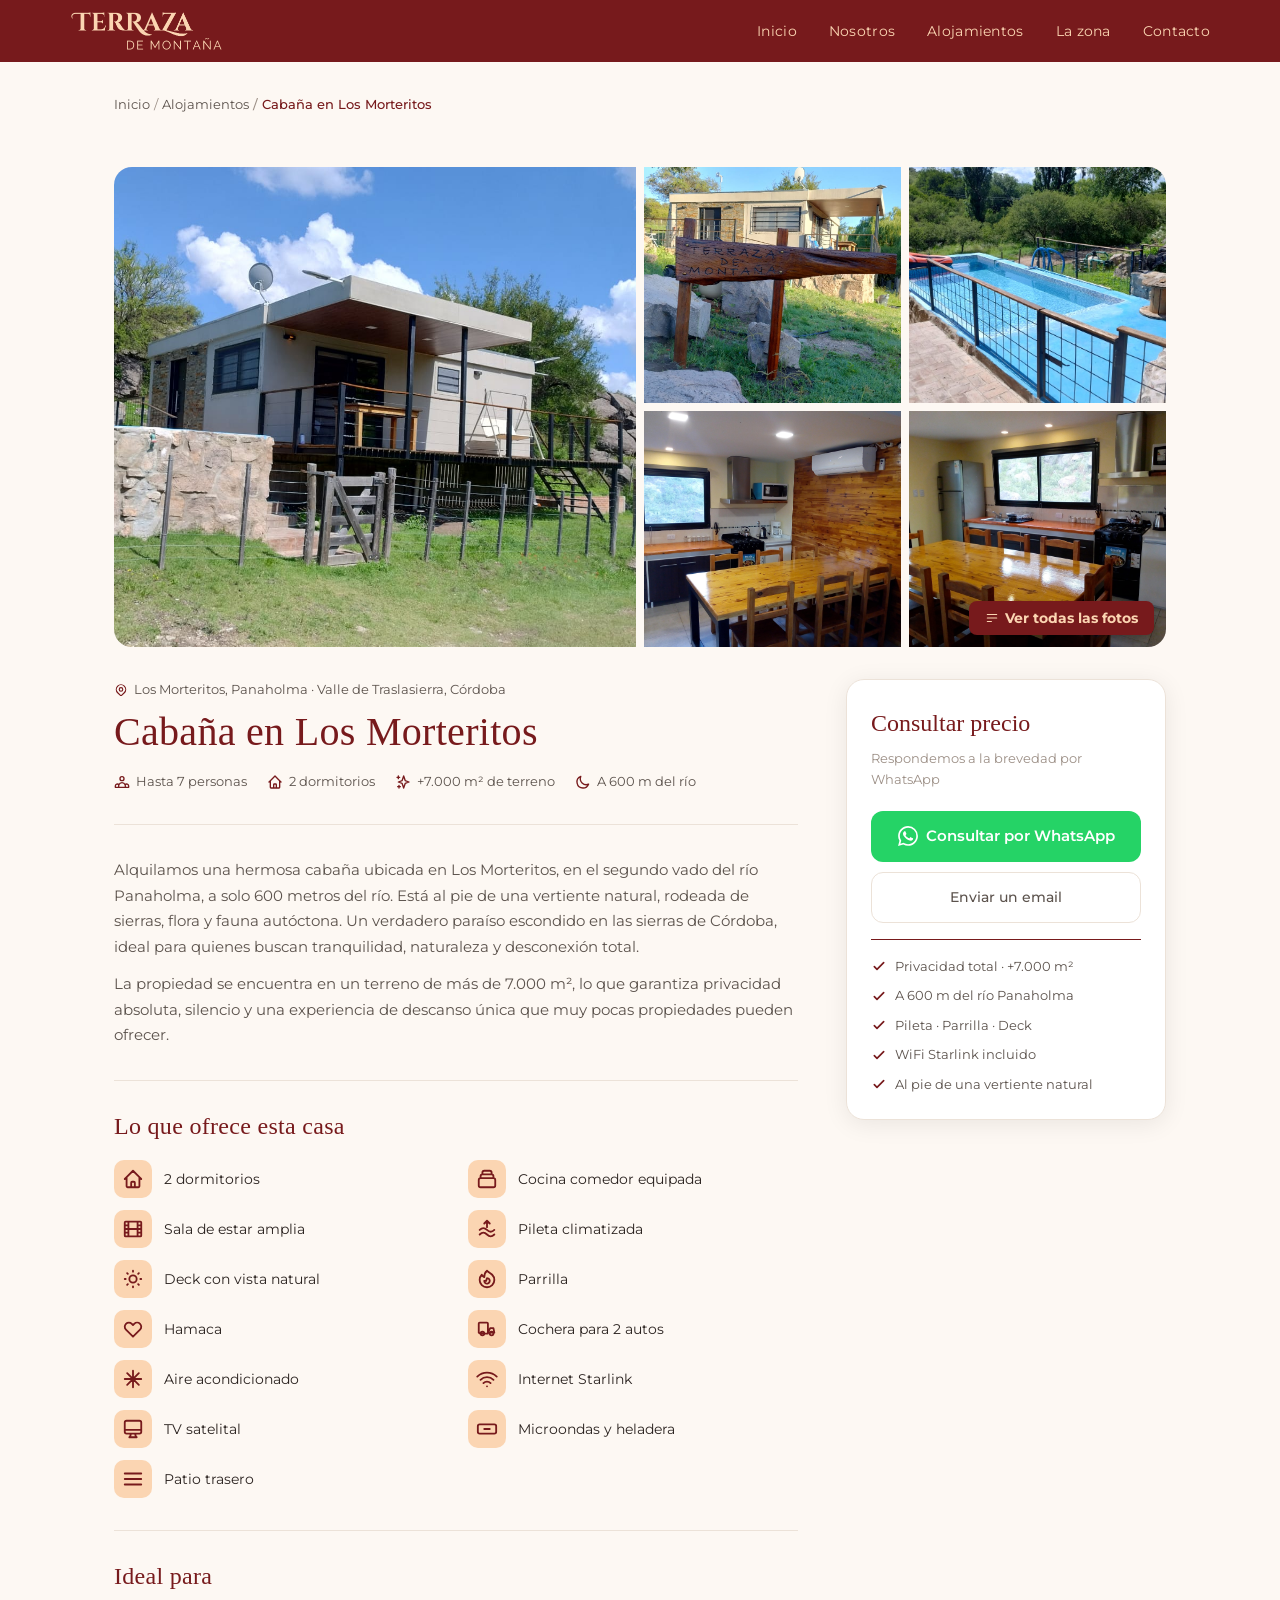
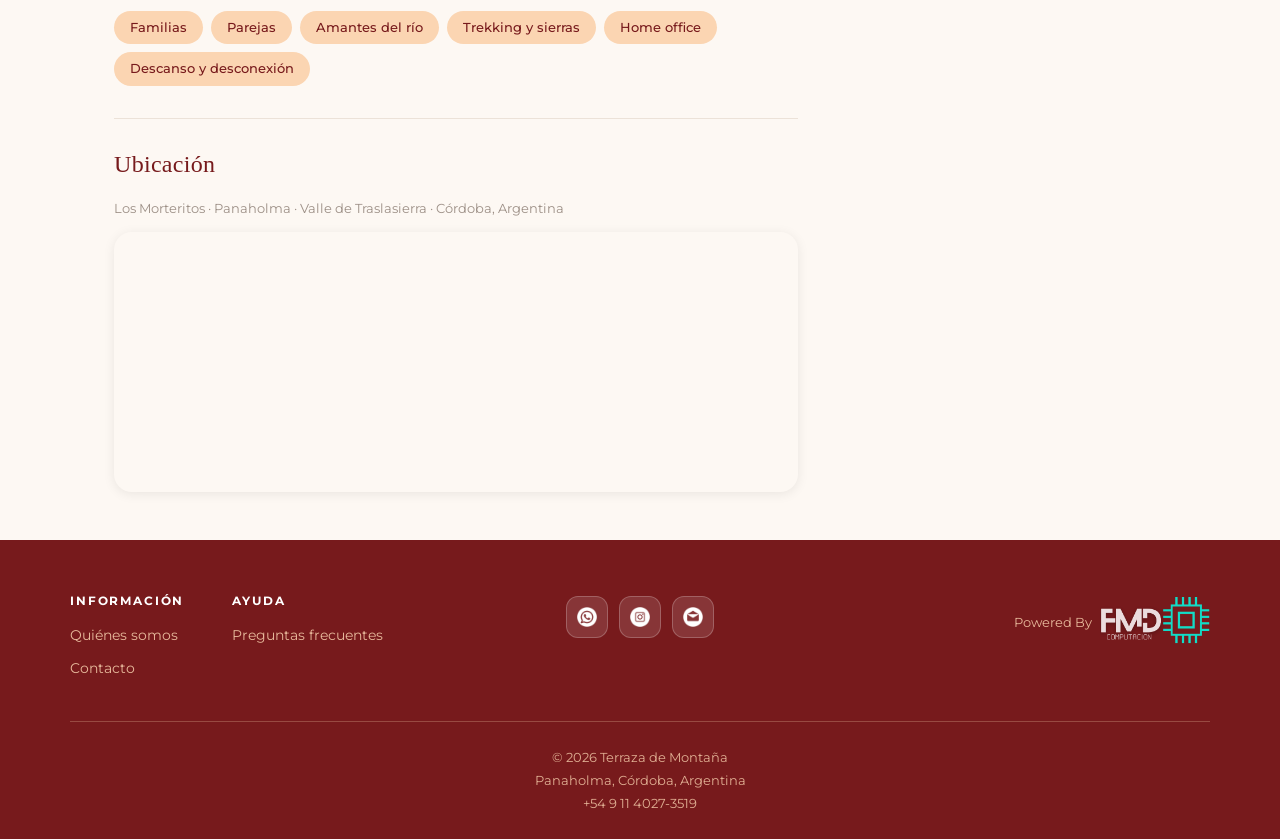
==== commit 63a812d3: "refactor" ====
--- a/alojamiento-uno.html
+++ b/alojamiento-uno.html
@@ -451,7 +451,7 @@
         <div class="footer-top">
             <div class="footer-links">
                 <div class="footer-links-group">
-                    <p class="footer-links-title">About</p>
+                    <p class="footer-links-title">Información</p>
                     <a href="nosotros.html">Quiénes somos</a>
                     <a href="contacto.html">Contacto</a>
                 </div>
--- a/css/global.css
+++ b/css/global.css
@@ -1,85 +1,197 @@
-/* General Styles */
+/* ============================================================
+   GLOBAL — Sistema de diseño Terraza de Montaña
+   Paleta: bordó #771a1c · salmón #fbd5b2
+   ============================================================ */
+
+:root {
+    --bordo: #771a1c;
+    --bordo-dark: #5c1416;
+    --bordo-light: #9e2224;
+    --salmon: #fbd5b2;
+    --salmon-soft: #fdeadb;
+    --cream: #fdf8f3;
+    --ink: #2b2320;
+    --muted: #7a6f68;
+    --line: #ece2d8;
+    --white: #ffffff;
+    --lime: #fbd5b2; /* alias legacy usado en el footer */
+
+    --shadow: 0 18px 45px rgba(70, 30, 20, 0.10);
+    --shadow-sm: 0 8px 24px rgba(70, 30, 20, 0.08);
+    --radius: 18px;
+    --nav-h: 66px;
+
+    --font-body: 'MontserratCustom', system-ui, sans-serif;
+    --font-head: Georgia, 'Times New Roman', serif;
+}
+
+@font-face {
+    font-family: 'MontserratCustom';
+    src: url('../assets/fonts/Montserrat-VariableFont_wght.ttf') format('truetype');
+    font-weight: 100 900;
+    font-style: normal;
+    font-display: swap;
+}
+
+* { box-sizing: border-box; }
+
+html { scroll-behavior: smooth; }
+
 body {
-    font-family: 'MontserratCustom', sans-serif;
+    font-family: var(--font-body);
     margin: 0;
     padding: 0;
-    background-color: #fbd5b2;
-    color: #333;
+    background-color: var(--cream);
+    color: var(--ink);
+    line-height: 1.65;
     display: flex;
     flex-direction: column;
     min-height: 100vh;
-}
+    -webkit-font-smoothing: antialiased;
+}
+
+h1, h2, h3, h4 {
+    font-family: var(--font-head);
+    font-weight: 400;
+    line-height: 1.15;
+    letter-spacing: 0.3px;
+    margin: 0;
+}
+
+a { color: var(--bordo); }
 
 .content-wrap {
     flex: 1;
-    padding-top: 58px;
+    padding-top: var(--nav-h);
 }
 
 .container {
-    width: 80%;
-    margin: auto;
-    overflow: hidden;
-}
-
-/* Navbar */
+    width: min(1140px, 90%);
+    margin-inline: auto;
+}
+
+/* Utilidad de "eyebrow" reutilizable */
+.eyebrow {
+    display: inline-block;
+    font-family: var(--font-body);
+    text-transform: uppercase;
+    letter-spacing: 0.22em;
+    font-size: 0.72rem;
+    font-weight: 700;
+    color: var(--bordo);
+    margin-bottom: 0.9rem;
+}
+
+/* Botón base reutilizable */
+.btn {
+    display: inline-flex;
+    align-items: center;
+    gap: 0.5rem;
+    background: var(--bordo);
+    color: var(--salmon);
+    padding: 0.9rem 2.2rem;
+    border-radius: 999px;
+    font-family: var(--font-body);
+    font-weight: 700;
+    font-size: 0.98rem;
+    text-decoration: none;
+    box-shadow: 0 10px 26px rgba(119, 26, 28, 0.22);
+    transition: transform 0.25s ease, background 0.25s ease;
+}
+.btn:hover { background: var(--bordo-dark); transform: translateY(-3px); color: var(--salmon); }
+.btn svg { width: 18px; height: 18px; }
+
+.btn-outline {
+    background: transparent;
+    color: var(--bordo);
+    border: 2px solid var(--bordo);
+    box-shadow: none;
+}
+.btn-outline:hover { background: var(--bordo); color: var(--salmon); }
+
+/* Reveal on scroll (JS agrega .in) */
+.reveal { opacity: 0; transform: translateY(28px); transition: opacity 0.7s ease, transform 0.7s ease; }
+.reveal.in { opacity: 1; transform: none; }
+@media (prefers-reduced-motion: reduce) {
+    .reveal { opacity: 1; transform: none; transition: none; }
+}
+
+/* ── NAVBAR ──────────────────────────────────────────────── */
 .navbar {
-    background: #771a1c;
+    background: var(--bordo);
     color: #fff;
-    padding: 0.6rem 0;
+    padding: 0.7rem 0;
     position: fixed;
     width: 100%;
     top: 0;
     z-index: 9999;
+    transition: box-shadow 0.3s ease, background 0.3s ease;
+}
+.navbar.scrolled {
+    box-shadow: 0 6px 24px rgba(0, 0, 0, 0.18);
 }
 
 .navbar .container {
     display: flex;
     justify-content: space-between;
     align-items: center;
-    overflow: visible;
 }
 
 .navbar .logo img {
-    height: 38px;
+    height: 40px;
+    display: block;
 }
 
 .navbar .nav-links {
     list-style: none;
     display: flex;
-}
-
-.navbar .nav-links li {
-    margin-left: 20px;
+    gap: 2rem;
+    margin: 0;
+    padding: 0;
 }
 
 .navbar .nav-links a {
-    color: #fbd5b2;
+    color: var(--salmon);
     text-decoration: none;
-    font-size: 15px;
-}
-
-.navbar .nav-links a:hover {
-    color: #d7aeae;
-}
-
+    font-size: 0.9rem;
+    letter-spacing: 0.02em;
+    position: relative;
+    padding: 4px 0;
+    transition: color 0.2s;
+}
+.navbar .nav-links a::after {
+    content: '';
+    position: absolute;
+    left: 0;
+    bottom: -2px;
+    width: 0;
+    height: 2px;
+    background: var(--salmon);
+    transition: width 0.25s ease;
+}
+.navbar .nav-links a:hover::after,
+.navbar .nav-links a.active::after { width: 100%; }
+.navbar .nav-links a:hover { color: #fff; }
+
+/* Hamburguesa */
 .menu-toggle {
     display: none;
     background: none;
     border: 0;
     padding: 0.25rem;
     cursor: pointer;
+    z-index: 20;
 }
 
 .hamburger {
     display: block;
     width: 28px;
     height: 3px;
-    background-color: #fbd5b2;
+    background-color: var(--salmon);
     position: relative;
     border-radius: 999px;
     transition: background-color 0.3s ease;
 }
-
 .hamburger::before,
 .hamburger::after {
     content: '';
@@ -87,164 +199,149 @@
     left: 0;
     width: 100%;
     height: 3px;
-    background-color: #fbd5b2;
+    background-color: var(--salmon);
     border-radius: 999px;
     transition: transform 0.3s ease, top 0.3s ease;
 }
-
-.hamburger::before {
-    top: -8px;
-}
-
-.hamburger::after {
-    top: 8px;
-}
-
-.menu-toggle.active .hamburger {
-    background-color: transparent;
-}
-
-.menu-toggle.active .hamburger::before {
-    top: 0;
-    transform: rotate(45deg);
-}
-
-.menu-toggle.active .hamburger::after {
-    top: 0;
-    transform: rotate(-45deg);
-}
-
-/* Footer */
+.hamburger::before { top: -8px; }
+.hamburger::after { top: 8px; }
+
+.menu-toggle.active .hamburger { background-color: transparent; }
+.menu-toggle.active .hamburger::before { top: 0; transform: rotate(45deg); }
+.menu-toggle.active .hamburger::after { top: 0; transform: rotate(-45deg); }
+
+/* ── WHATSAPP FLOTANTE ───────────────────────────────────── */
+.wa-float {
+    position: fixed;
+    bottom: 22px;
+    right: 22px;
+    z-index: 900;
+    width: 56px;
+    height: 56px;
+    border-radius: 50%;
+    background: #25d366;
+    box-shadow: 0 10px 26px rgba(0, 0, 0, 0.28);
+    display: flex;
+    align-items: center;
+    justify-content: center;
+    transition: transform 0.25s ease;
+}
+.wa-float:hover { transform: scale(1.08); }
+.wa-float img { width: 28px; height: 28px; }
+
+/* ── FOOTER ──────────────────────────────────────────────── */
 footer {
-  padding: 1.25rem 3rem;
-  display: flex;
-  flex-direction: column;
-  background: #771a1c;
+    background: var(--bordo);
+    color: var(--salmon);
+    padding: 3.5rem 0 1.5rem;
+    margin-top: auto;
 }
 
 .footer-top {
-  display: flex;
-  align-items: center;
+    width: min(1140px, 90%);
+    margin-inline: auto;
+    display: flex;
+    align-items: flex-start;
+    gap: 2rem;
 }
 
 .footer-top .footer-links  { flex: 1; }
 .footer-top .footer-social { flex: 1; justify-content: center; }
 .footer-top .powered-by    { flex: 1; justify-content: flex-end; }
 
+.footer-links {
+    display: flex;
+    gap: 3rem;
+    align-items: flex-start;
+    color: var(--salmon);
+}
+
+.footer-links-group {
+    display: flex;
+    flex-direction: column;
+    gap: 0.55rem;
+}
+
+.footer-links-title {
+    color: #fff !important;
+    font-size: 0.72rem;
+    font-weight: 700;
+    text-transform: uppercase;
+    letter-spacing: 0.16em;
+    margin: 0 0 0.5rem !important;
+    line-height: 1 !important;
+}
+
+.footer-links-group a {
+    color: var(--salmon) !important;
+    font-size: 0.9rem;
+    text-decoration: none;
+    opacity: 0.85;
+    transition: opacity 0.2s;
+}
+.footer-links-group a:hover { opacity: 1; text-decoration: none; }
+
+.footer-social {
+    display: flex;
+    gap: 0.7rem;
+    justify-content: center;
+}
+
+.social-btn {
+    width: 42px;
+    height: 42px;
+    background: rgba(255, 255, 255, 0.12);
+    border: 1px solid rgba(255, 255, 255, 0.22);
+    border-radius: 12px;
+    display: flex;
+    align-items: center;
+    justify-content: center;
+    text-decoration: none;
+    transition: background 0.2s, border-color 0.2s, transform 0.2s;
+}
+.social-btn:hover {
+    background: rgba(255, 255, 255, 0.25);
+    border-color: rgba(255, 255, 255, 0.5);
+    transform: translateY(-2px);
+}
+.footer-social img { width: 20px; height: 20px; object-fit: contain; }
+
+.powered-by {
+    display: flex;
+    justify-content: flex-end;
+    align-items: center;
+    gap: 0.5rem;
+    color: var(--salmon);
+    font-size: 0.8rem;
+    opacity: 0.85;
+}
+.powered-by img { width: 110px; }
+
 .footer-bottom {
-  display: flex;
-  justify-content: center;
-  align-items: center;
-  padding-top: 1rem;
-  border-top: 1px solid #fbd5b2;
-  margin-top: 1rem;
-}
-
-.footer-left { text-align: left; }
-
-footer p { color: var(--muted); font-size: .82rem; line-height: 1.8; margin: 0; }
-footer a { color: var(--lime); text-decoration: none; }
-footer a:hover { text-decoration: underline; }
-
-.footer-links {
-  display: flex;
-  gap: 2.5rem;
-  align-items: flex-start;
-  color: #fbd5b2;
-}
-
-.footer-links-group {
-  display: flex;
-  flex-direction: column;
-  gap: .35rem;
-}
-
-.footer-links-title {
-  color: var(--white) !important;
-  font-size: .7rem;
-  font-weight: 700;
-  text-transform: uppercase;
-  letter-spacing: .14em;
-  margin-bottom: .3rem !important;
-  line-height: 1 !important;
-}
-
-.footer-links-group a {
-  color: var(--muted) !important;
-  font-size: .82rem;
-}
-
-.footer-links-group a:hover {
-  color: var(--lime) !important;
-  text-decoration: none;
-}
-
-.footer-social {
-  display: flex;
-  gap: .75rem;
-  justify-content: center;
-}
-
-.footer-social img {
-  width: 30px;
-  height: 30px;
-  object-fit: contain;
+    width: min(1140px, 90%);
+    margin: 2.5rem auto 0;
+    display: flex;
+    justify-content: center;
+    align-items: center;
+    padding-top: 1.5rem;
+    border-top: 1px solid rgba(251, 213, 178, 0.25);
 }
 
 .footer-copy {
-  position: static;
-  left: 50%;
-  transform: none;
-
-  font-size: .78rem; color: #fbd5b2;
-  text-align: center;
-  pointer-events: none;
-  line-height: 1.8;
-}
-
-.powered-by {
-  display: flex;
-  justify-content: flex-end;
-  align-items: center;
-  color: #fbd5b2;
-}
-
-.powered-by p {
-  display: flex;
-  align-items: center;
-  gap: .5rem;
-  margin: 0;
-}
-
-.powered-by img { 
-    width: 120px; 
-    margin-left: .5rem;
-}
-
-.social-btn {
-  width: 38px; height: 38px;
-  background: rgba(255,255,255,0.12);
-  border: 1px solid rgba(255,255,255,0.25);
-  border-radius: 8px;
-  display: flex; align-items: center; justify-content: center;
-  text-decoration: none; font-size: 1rem;
-  transition: background .2s, border-color .2s;
-}
-.social-btn:hover { background: rgba(255,255,255,0.25); border-color: rgba(255,255,255,0.6); }
-
-/* Mobile Styles */
+    font-size: 0.8rem;
+    color: var(--salmon);
+    text-align: center;
+    line-height: 1.8;
+    opacity: 0.8;
+}
+
+/* ── MOBILE ──────────────────────────────────────────────── */
 @media (max-width: 768px) {
-    .navbar .container {
-        flex-wrap: wrap;
-        gap: 0.75rem;
-    }
-
     .menu-toggle {
         display: inline-flex;
         align-items: center;
         justify-content: center;
         margin-left: auto;
-        z-index: 20;
     }
 
     .navbar .nav-links {
@@ -254,80 +351,33 @@
         position: absolute;
         top: 100%;
         left: 0;
-        background-color: #771a1c;
-        padding: 1rem 0;
+        background-color: var(--bordo);
+        padding: 1.5rem 0;
         margin: 0;
-        z-index: 15;
-        box-shadow: 0 12px 24px rgba(0, 0, 0, 0.14);
+        gap: 1.2rem;
+        text-align: center;
+        box-shadow: 0 12px 24px rgba(0, 0, 0, 0.18);
         opacity: 0;
         visibility: hidden;
         transform: translateY(-10px);
         transition: opacity 0.3s ease, transform 0.3s ease, visibility 0.3s ease;
     }
-
     .navbar .nav-links.active {
         opacity: 1;
         visibility: visible;
         transform: translateY(0);
     }
-
-    .navbar .nav-links li {
-        text-align: center;
-        margin: 10px 0;
-    }
-
-    footer {
-        padding: 1.25rem 1.5rem;
-    }
+    .navbar .nav-links a::after { display: none; }
+
+    footer { padding: 3rem 0 1.5rem; }
 
     .footer-top {
         flex-direction: column;
+        align-items: center;
         gap: 2rem;
         text-align: center;
     }
-
-    .footer-links {
-        justify-content: center;
-        gap: 3rem;
-    }
-
-    .footer-social {
-        justify-content: center;
-    }
-
-    .powered-by {
-        display: none;
-    }
-
-    .footer-social {
-        display: none;
-    }
-
-    .footer-bottom {
-        position: static;
-        margin-top: 1rem;
-        padding-top: 1rem;
-    }
-
-    .footer-copy {
-        position: static;
-        transform: none;
-
-        width: 100%;
-        white-space: normal;
-        overflow: visible;
-        
-        text-align: center;
-        line-height: 1.8;
-        padding: 1rem 1rem;
-        font-size: .8rem;;
-    }
-}
-
-@font-face {
-    font-family: 'MontserratCustom';
-    src: url('../assets/fonts/Montserrat-VariableFont_wght.ttf') format('truetype');
-    font-weight: normal;
-    font-style: normal;
-    font-display: swap;
-}
+    .footer-links { justify-content: center; gap: 3rem; }
+    .footer-social { display: flex; }
+    .powered-by { justify-content: center; }
+}
--- a/css/alojamiento-uno.css
+++ b/css/alojamiento-uno.css
@@ -2,14 +2,14 @@
 :root {
     --brand-red:  #771a1c;
     --brand-bg:   #fbd5b2;
-    --text-dark:  #111827;
-    --text-mid:   #4b5563;
-    --text-light: #9ca3af;
-    --border:     #e5e7eb;
+    --text-dark:  #2b2320;
+    --text-mid:   #5c534d;
+    --text-light: #9c8f86;
+    --border:     #ece2d8;
     --white:      #ffffff;
     --radius-sm:  8px;
     --radius-md:  12px;
-    --radius-lg:  16px;
+    --radius-lg:  18px;
 }
 
 /* ── BREADCRUMB ────────────────────────────────────────────────── */
@@ -197,11 +197,12 @@
 }
 
 .listing-title {
-    font-size: 28px;
-    font-weight: 700;
-    color: var(--text-dark);
+    font-family: Georgia, 'Times New Roman', serif;
+    font-size: clamp(28px, 4vw, 40px);
+    font-weight: 400;
+    color: var(--brand-red);
     margin: 0 0 16px;
-    line-height: 1.2;
+    line-height: 1.15;
 }
 
 .listing-stats {
@@ -226,8 +227,8 @@
 /* ── SEPARADOR ─────────────────────────────────────────────────── */
 .listing-divider {
     border: none;
-    border-top: 1px solid var(--brand-red);
-    margin: 24px 0;
+    border-top: 1px solid var(--border);
+    margin: 32px 0;
 }
 
 /* ── DESCRIPCIÓN ───────────────────────────────────────────────── */
@@ -244,10 +245,11 @@
 
 /* ── TÍTULO DE SECCIÓN ─────────────────────────────────────────── */
 .listing-section-title {
-    font-size: 19px;
-    font-weight: 600;
-    color: var(--text-dark);
-    margin: 0 0 16px;
+    font-family: Georgia, 'Times New Roman', serif;
+    font-size: 24px;
+    font-weight: 400;
+    color: var(--brand-red);
+    margin: 0 0 20px;
 }
 
 /* ── AMENITIES ─────────────────────────────────────────────────── */
@@ -260,14 +262,20 @@
 .amenity {
     display: flex;
     align-items: center;
-    gap: 10px;
+    gap: 12px;
     font-size: 14px;
-    color: var(--text-mid);
+    color: var(--text-dark);
 }
 
 .amenity svg {
     color: var(--brand-red);
     flex-shrink: 0;
+    width: 22px;
+    height: 22px;
+    padding: 8px;
+    box-sizing: content-box;
+    background: var(--brand-bg);
+    border-radius: 10px;
 }
 
 /* ── TAGS ──────────────────────────────────────────────────────── */
@@ -317,9 +325,10 @@
 }
 
 .contact-card__title {
-    font-size: 22px;
-    font-weight: 700;
-    color: var(--text-dark);
+    font-family: Georgia, 'Times New Roman', serif;
+    font-size: 24px;
+    font-weight: 400;
+    color: var(--brand-red);
     margin: 0 0 4px;
 }
 
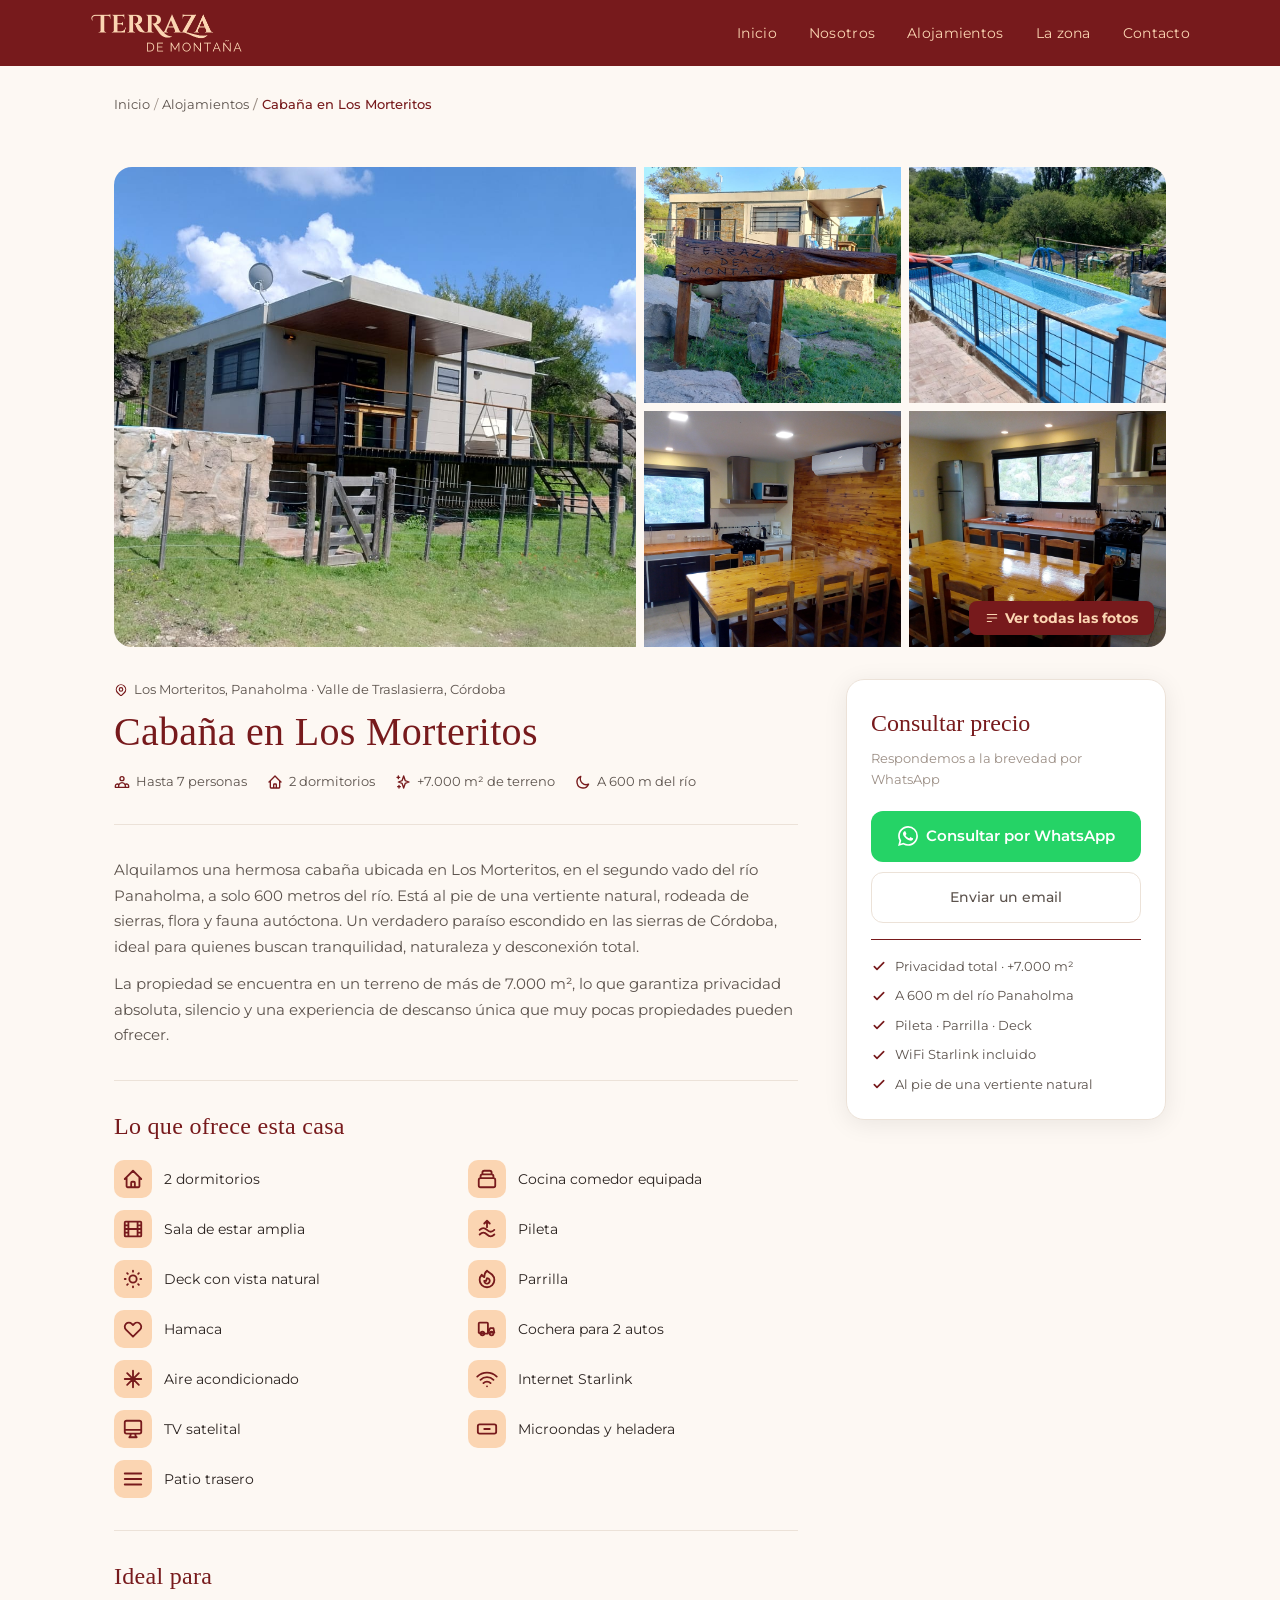
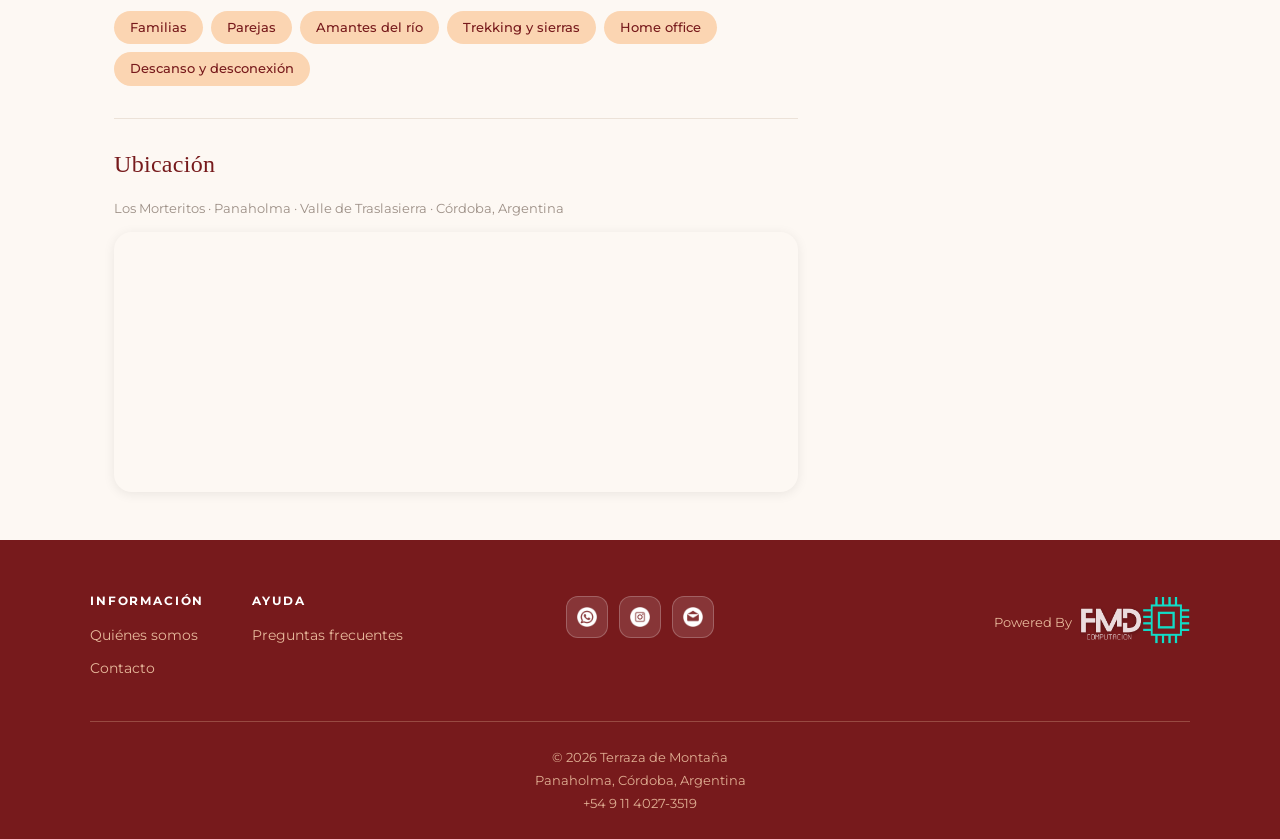
==== commit 4834a064: "se unificaron los estilos de las paginas" ====
--- a/alojamiento-uno.html
+++ b/alojamiento-uno.html
@@ -4,11 +4,11 @@
     <meta charset="UTF-8">
     <meta name="viewport" content="width=device-width, initial-scale=1.0">
     <title>Cabaña en Los Morteritos | Terraza de Montaña</title>
-    <meta name="description" content="Alquilá la Cabaña en Los Morteritos, Panaholma. Hasta 7 personas, pileta climatizada, Starlink, +7.000 m² de privacidad. A 600 m del río, Valle de Traslasierra, Córdoba.">
+    <meta name="description" content="Alquilá la Cabaña en Los Morteritos, Panaholma. Hasta 7 personas, pileta, Starlink, +7.000 m² de privacidad. A 600 m del río, Valle de Traslasierra, Córdoba.">
     <meta property="og:type" content="website">
     <meta property="og:locale" content="es_AR">
     <meta property="og:title" content="Cabaña en Los Morteritos | Terraza de Montaña">
-    <meta property="og:description" content="Alquilá la Cabaña en Los Morteritos, Panaholma. Hasta 7 personas, pileta climatizada, Starlink, +7.000 m² de privacidad. A 600 m del río, Valle de Traslasierra, Córdoba.">
+    <meta property="og:description" content="Alquilá la Cabaña en Los Morteritos, Panaholma. Hasta 7 personas, pileta, Starlink, +7.000 m² de privacidad. A 600 m del río, Valle de Traslasierra, Córdoba.">
     <meta property="og:image" content="https://TU-DOMINIO/assets/images/house-1/1.jpeg">
     <meta property="og:url" content="https://TU-DOMINIO/alojamiento-uno.html">
     <link rel="stylesheet" href="css/global.css">
@@ -18,7 +18,7 @@
       "@context": "https://schema.org",
       "@type": "Accommodation",
       "name": "Cabaña en Los Morteritos",
-      "description": "Cabaña para hasta 7 personas en Los Morteritos, Panaholma. Pileta climatizada, Internet Starlink, +7.000 m² de privacidad, a 600 m del río.",
+      "description": "Cabaña para hasta 7 personas en Los Morteritos, Panaholma. Pileta, Internet Starlink, +7.000 m² de privacidad, a 600 m del río.",
       "numberOfRooms": 2,
       "occupancy": {
         "@type": "QuantitativeValue",
@@ -37,7 +37,7 @@
         "longitude": -65.0493451
       },
       "amenityFeature": [
-        {"@type": "LocationFeatureSpecification", "name": "Pileta climatizada", "value": true},
+        {"@type": "LocationFeatureSpecification", "name": "Pileta", "value": true},
         {"@type": "LocationFeatureSpecification", "name": "Internet Starlink", "value": true},
         {"@type": "LocationFeatureSpecification", "name": "Parrilla", "value": true},
         {"@type": "LocationFeatureSpecification", "name": "Deck", "value": true},
@@ -93,7 +93,7 @@
                     <img src="assets/images/house-1/2.jpeg" alt="Deck con vista a las sierras" loading="lazy">
                 </div>
                 <div class="gallery-photo">
-                    <img src="assets/images/house-1/3.jpeg" alt="Pileta climatizada" loading="lazy">
+                    <img src="assets/images/house-1/3.jpeg" alt="Pileta" loading="lazy">
                 </div>
                 <div class="gallery-photo">
                     <img src="assets/images/house-1/4.jpg" alt="Interior - sala de estar" loading="lazy">
@@ -119,7 +119,7 @@
                 <img src="assets/images/house-1/2.jpeg" alt="Deck con vista a las sierras" loading="lazy">
             </div>
             <div class="gallery-carousel__item">
-                <img src="assets/images/house-1/3.jpeg" alt="Pileta climatizada" loading="lazy">
+                <img src="assets/images/house-1/3.jpeg" alt="Pileta" loading="lazy">
             </div>
             <div class="gallery-carousel__item">
                 <img src="assets/images/house-1/4.jpg" alt="Interior - sala de estar" loading="lazy">
@@ -250,7 +250,7 @@
                                 <path stroke-linecap="round" stroke-linejoin="round" stroke-width="2" d="M4 18c1.333-1.333 2.667-2 4-2s2.667.667 4 2 2.667 2 4 2 2.667-.667 4-2"/>
                                 <path stroke-linecap="round" stroke-linejoin="round" stroke-width="2" d="M12 3v7m-3-4l3-3 3 3"/>
                             </svg>
-                            Pileta climatizada
+                            Pileta
                         </div>
 
                         <div class="amenity">
@@ -364,7 +364,7 @@
                     <p class="contact-card__title">Consultar precio</p>
                     <p class="contact-card__subtitle">Respondemos a la brevedad por WhatsApp</p>
 
-                    <a href="https://wa.me/5491140273519?text=Hola!%20Me%20interesa%20la%20Casa%20Los%20Morteritos%20en%20Panaholma.%20%C2%BFTienen%20disponibilidad%3F"
+                    <a href="https://wa.me/5491140273519?text=%C2%A1Hola%2C%20Leonardo!%20%C2%BFC%C3%B3mo%20est%C3%A1s%3F%0A%0AMe%20gustar%C3%ADa%20reservar%20una%20estad%C3%ADa%20en%20Terraza%20de%20Monta%C3%B1a.%20%C2%BFQu%C3%A9%20fechas%20ten%C3%A9s%20disponibles%3F"
                        target="_blank"
                        rel="noopener noreferrer"
                        class="btn-whatsapp">
@@ -433,7 +433,7 @@
 
         <!-- CTA flotante mobile -->
         <div class="mobile-cta">
-            <a href="https://wa.me/5491140273519?text=Hola!%20Me%20interesa%20la%20Casa%20Los%20Morteritos.%20%C2%BFTienen%20disponibilidad%3F"
+            <a href="https://wa.me/5491140273519?text=%C2%A1Hola%2C%20Leonardo!%20%C2%BFC%C3%B3mo%20est%C3%A1s%3F%0A%0AMe%20gustar%C3%ADa%20reservar%20una%20estad%C3%ADa%20en%20Terraza%20de%20Monta%C3%B1a.%20%C2%BFQu%C3%A9%20fechas%20ten%C3%A9s%20disponibles%3F"
                target="_blank"
                rel="noopener noreferrer"
                class="btn-whatsapp btn-whatsapp--full">
@@ -461,7 +461,7 @@
                 </div>
             </div>
             <div class="footer-social">
-                <a href="https://wa.me/5491140273519" target="_blank" class="social-btn" title="WhatsApp" aria-label="WhatsApp"><img src="assets/icons/whatsapp_white.png" alt="WhatsApp"></a>
+                <a href="https://wa.me/5491140273519?text=%C2%A1Hola%2C%20Leonardo!%20%C2%BFC%C3%B3mo%20est%C3%A1s%3F%0A%0AMe%20gustar%C3%ADa%20reservar%20una%20estad%C3%ADa%20en%20Terraza%20de%20Monta%C3%B1a.%20%C2%BFQu%C3%A9%20fechas%20ten%C3%A9s%20disponibles%3F" target="_blank" class="social-btn" title="WhatsApp" aria-label="WhatsApp"><img src="assets/icons/whatsapp_white.png" alt="WhatsApp"></a>
                 <a href="https://instagram.com/terrazademontana" target="_blank" class="social-btn" title="Instagram" aria-label="Instagram"><img src="assets/icons/instagram_white.png" alt="Instagram"></a>
                 <a href="mailto:terrazademontana@gmail.com" target="_blank" class="social-btn" title="Email" aria-label="Email"><img src="assets/icons/email_white.png" alt="Email"></a>
             </div>
--- a/css/global.css
+++ b/css/global.css
@@ -20,6 +20,15 @@
     --shadow-sm: 0 8px 24px rgba(70, 30, 20, 0.08);
     --radius: 18px;
     --nav-h: 66px;
+    /* Altura estándar del hero de páginas internas (nosotros, la zona, contacto).
+       La portada usa 100vh aparte. */
+    --hero-h: clamp(360px, 52vh, 520px);
+    /* Ancho estándar del contenido: navbar, secciones y footer se alinean a este eje */
+    --content-w: min(1100px, 88%);
+    /* Sangría lateral del texto sobre el hero: deliberadamente más al borde que el contenido */
+    --hero-pad-x: 8%;
+    /* Ritmo vertical de las secciones de contenido */
+    --section-y: clamp(3.5rem, 8vw, 6.5rem);
 
     --font-body: 'MontserratCustom', system-ui, sans-serif;
     --font-head: Georgia, 'Times New Roman', serif;
@@ -66,7 +75,7 @@
 }
 
 .container {
-    width: min(1140px, 90%);
+    width: var(--content-w);
     margin-inline: auto;
 }
 
@@ -120,7 +129,8 @@
 .navbar {
     background: var(--bordo);
     color: #fff;
-    padding: 0.7rem 0;
+    height: var(--nav-h);
+    padding: 0;
     position: fixed;
     width: 100%;
     top: 0;
@@ -128,13 +138,14 @@
     transition: box-shadow 0.3s ease, background 0.3s ease;
 }
 .navbar.scrolled {
-    box-shadow: 0 6px 24px rgba(0, 0, 0, 0.18);
+    box-shadow: none;
 }
 
 .navbar .container {
     display: flex;
     justify-content: space-between;
     align-items: center;
+    height: 100%;
 }
 
 .navbar .logo img {
@@ -238,7 +249,7 @@
 }
 
 .footer-top {
-    width: min(1140px, 90%);
+    width: var(--content-w);
     margin-inline: auto;
     display: flex;
     align-items: flex-start;
@@ -318,7 +329,7 @@
 .powered-by img { width: 110px; }
 
 .footer-bottom {
-    width: min(1140px, 90%);
+    width: var(--content-w);
     margin: 2.5rem auto 0;
     display: flex;
     justify-content: center;
@@ -337,6 +348,12 @@
 
 /* ── MOBILE ──────────────────────────────────────────────── */
 @media (max-width: 768px) {
+    :root {
+        --hero-h: clamp(300px, 45vh, 400px);
+        --content-w: 90%;
+        --hero-pad-x: 6%;
+    }
+
     .menu-toggle {
         display: inline-flex;
         align-items: center;
--- a/css/alojamiento-uno.css
+++ b/css/alojamiento-uno.css
@@ -543,17 +543,10 @@
     .lightbox-next {
         font-size: 28px;
         padding: 8px 14px;
-        border-radius: 50px;
-        background: rgba(119, 26, 28, 0.75);
     }
 
     .lightbox-prev { left: 8px; }
     .lightbox-next { right: 8px; }
-
-    .lightbox-prev:hover,
-    .lightbox-next:hover {
-        background: rgba(119, 26, 28, 0.95);
-    }
 
     .gallery-section {
         display: none;
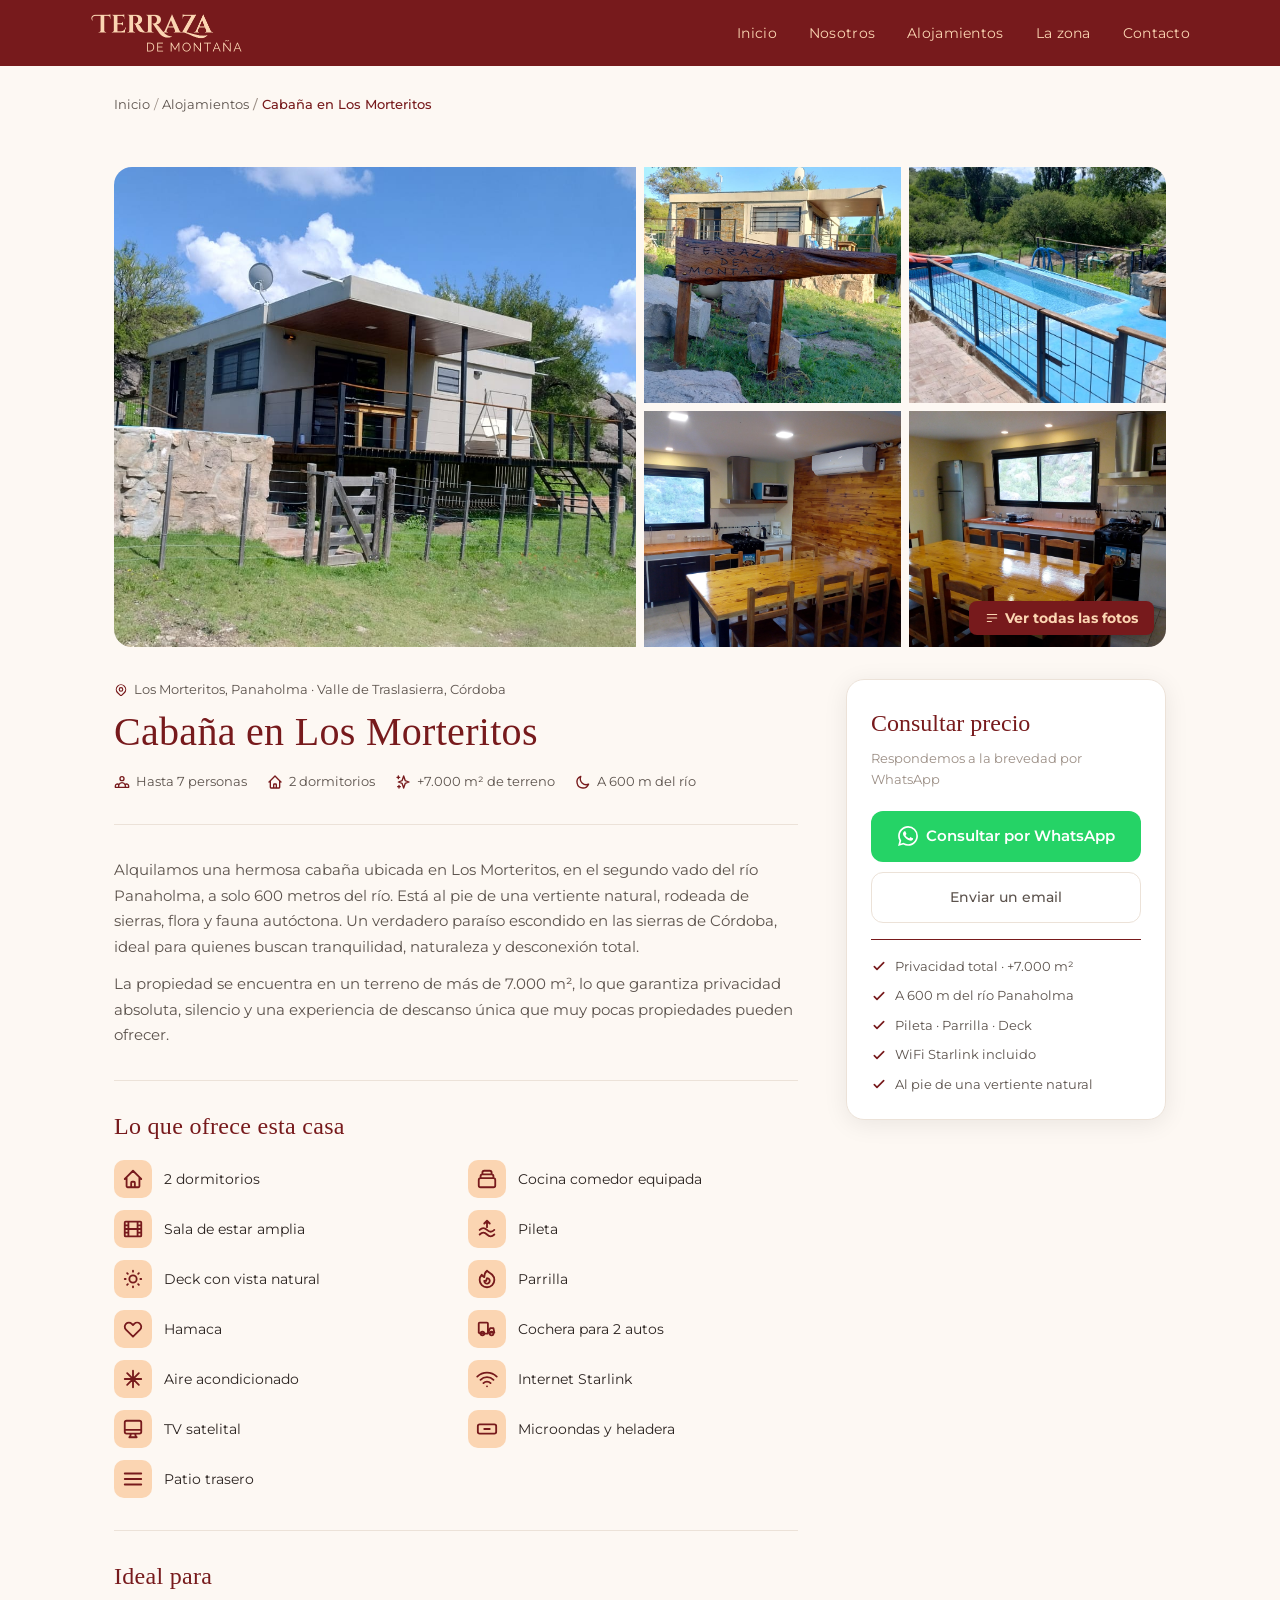
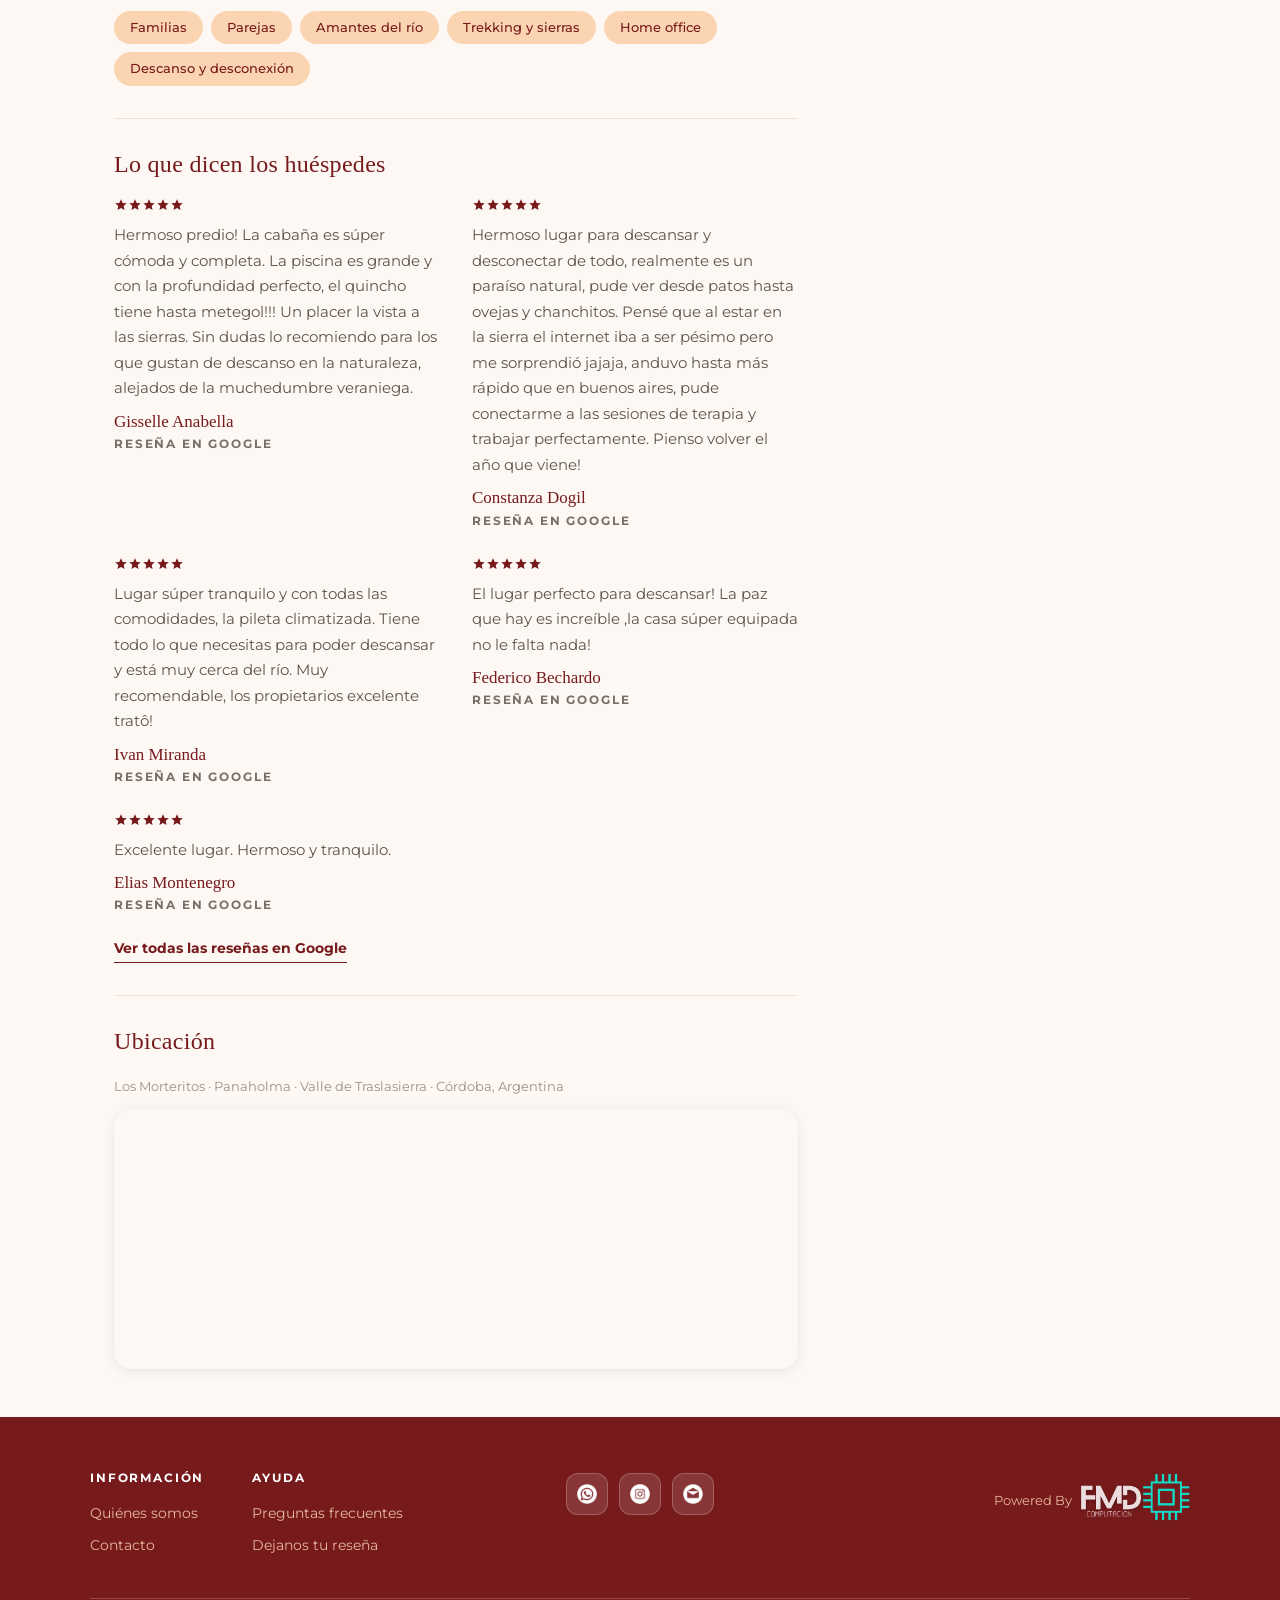
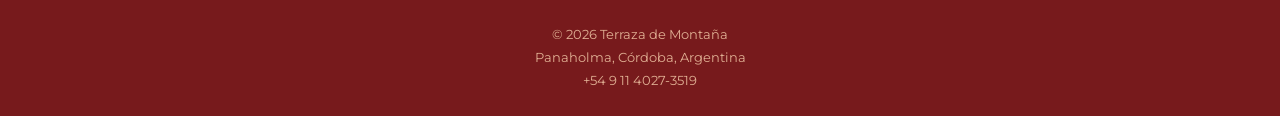
==== commit 0a4830a4: "new: se agregaron las recomendaciones" ====
--- a/alojamiento-uno.html
+++ b/alojamiento-uno.html
@@ -46,7 +46,39 @@
         {"@type": "LocationFeatureSpecification", "name": "Cochera para 2 autos", "value": true},
         {"@type": "LocationFeatureSpecification", "name": "TV satelital", "value": true}
       ],
-      "telephone": "+5491140273519"
+      "telephone": "+5491140273519",
+      "review": [
+        {
+          "@type": "Review",
+          "author": {"@type": "Person", "name": "Gisselle Anabella"},
+          "reviewRating": {"@type": "Rating", "ratingValue": 5, "bestRating": 5},
+          "reviewBody": "Hermoso predio! La cabaña es súper cómoda y completa. La piscina es grande y con la profundidad perfecto, el quincho tiene hasta metegol!!! Un placer la vista a las sierras. Sin dudas lo recomiendo para los que gustan de descanso en la naturaleza, alejados de la muchedumbre veraniega."
+        },
+        {
+          "@type": "Review",
+          "author": {"@type": "Person", "name": "Constanza Dogil"},
+          "reviewRating": {"@type": "Rating", "ratingValue": 5, "bestRating": 5},
+          "reviewBody": "Hermoso lugar para descansar y desconectar de todo, realmente es un paraíso natural, pude ver desde patos hasta ovejas y chanchitos. Pensé que al estar en la sierra el internet iba a ser pésimo pero me sorprendió jajaja, anduvo hasta más rápido que en buenos aires, pude conectarme a las sesiones de terapia y trabajar perfectamente. Pienso volver el año que viene!"
+        },
+        {
+          "@type": "Review",
+          "author": {"@type": "Person", "name": "Ivan Miranda"},
+          "reviewRating": {"@type": "Rating", "ratingValue": 5, "bestRating": 5},
+          "reviewBody": "Lugar súper tranquilo y con todas las comodidades, la pileta climatizada. Tiene todo lo que necesitas para poder descansar y está muy cerca del río. Muy recomendable, los propietarios excelente tratô!"
+        },
+        {
+          "@type": "Review",
+          "author": {"@type": "Person", "name": "Federico Bechardo"},
+          "reviewRating": {"@type": "Rating", "ratingValue": 5, "bestRating": 5},
+          "reviewBody": "El lugar perfecto para descansar! La paz que hay es increíble ,la casa súper equipada no le falta nada!"
+        },
+        {
+          "@type": "Review",
+          "author": {"@type": "Person", "name": "Elias Montenegro"},
+          "reviewRating": {"@type": "Rating", "ratingValue": 5, "bestRating": 5},
+          "reviewBody": "Excelente lugar. Hermoso y tranquilo."
+        }
+      ]
     }
     </script>
 </head>
@@ -338,6 +370,41 @@
 
                 <hr class="listing-divider">
 
+                <!-- Reseñas -->
+                <div class="listing-reviews">
+                    <h2 class="listing-section-title">Lo que dicen los huéspedes</h2>
+                    <div class="listing-reviews-grid">
+                        <blockquote class="review">
+                            <span class="stars" role="img" aria-label="5 de 5 estrellas"></span>
+                            <p class="review-text">Hermoso predio! La cabaña es súper cómoda y completa. La piscina es grande y con la profundidad perfecto, el quincho tiene hasta metegol!!! Un placer la vista a las sierras. Sin dudas lo recomiendo para los que gustan de descanso en la naturaleza, alejados de la muchedumbre veraniega.</p>
+                            <p class="review-author">Gisselle Anabella <span>Reseña en Google</span></p>
+                        </blockquote>
+                        <blockquote class="review">
+                            <span class="stars" role="img" aria-label="5 de 5 estrellas"></span>
+                            <p class="review-text">Hermoso lugar para descansar y desconectar de todo, realmente es un paraíso natural, pude ver desde patos hasta ovejas y chanchitos. Pensé que al estar en la sierra el internet iba a ser pésimo pero me sorprendió jajaja, anduvo hasta más rápido que en buenos aires, pude conectarme a las sesiones de terapia y trabajar perfectamente. Pienso volver el año que viene!</p>
+                            <p class="review-author">Constanza Dogil <span>Reseña en Google</span></p>
+                        </blockquote>
+                        <blockquote class="review">
+                            <span class="stars" role="img" aria-label="5 de 5 estrellas"></span>
+                            <p class="review-text">Lugar súper tranquilo y con todas las comodidades, la pileta climatizada. Tiene todo lo que necesitas para poder descansar y está muy cerca del río. Muy recomendable, los propietarios excelente tratô!</p>
+                            <p class="review-author">Ivan Miranda <span>Reseña en Google</span></p>
+                        </blockquote>
+                        <blockquote class="review">
+                            <span class="stars" role="img" aria-label="5 de 5 estrellas"></span>
+                            <p class="review-text">El lugar perfecto para descansar! La paz que hay es increíble ,la casa súper equipada no le falta nada!</p>
+                            <p class="review-author">Federico Bechardo <span>Reseña en Google</span></p>
+                        </blockquote>
+                        <blockquote class="review">
+                            <span class="stars" role="img" aria-label="5 de 5 estrellas"></span>
+                            <p class="review-text">Excelente lugar. Hermoso y tranquilo.</p>
+                            <p class="review-author">Elias Montenegro <span>Reseña en Google</span></p>
+                        </blockquote>
+                    </div>
+                    <a href="https://www.google.com/maps?cid=1938441908975084474" target="_blank" rel="noopener noreferrer" class="listing-reviews-link">Ver todas las reseñas en Google</a>
+                </div>
+
+                <hr class="listing-divider">
+
                 <!-- Mapa -->
                 <div class="listing-map">
                     <h2 class="listing-section-title">Ubicación</h2>
@@ -458,6 +525,7 @@
                 <div class="footer-links-group">
                     <p class="footer-links-title">Ayuda</p>
                     <a href="faqs.html">Preguntas frecuentes</a>
+                    <a href="https://www.google.com/maps?cid=1938441908975084474" target="_blank" rel="noopener noreferrer">Dejanos tu reseña</a>
                 </div>
             </div>
             <div class="footer-social">
--- a/css/global.css
+++ b/css/global.css
@@ -118,6 +118,54 @@
 }
 .btn-outline:hover { background: var(--bordo); color: var(--salmon); }
 
+/* ── RESEÑAS ─────────────────────────────────────────────── */
+/* Cinco estrellas dibujadas con una máscara: el color sale de background-color,
+   así hereda la paleta sin necesidad de un ícono por estrella. */
+.stars {
+    --star-size: 15px;
+    display: block;
+    width: calc(var(--star-size) * 5);
+    height: var(--star-size);
+    margin: 0 0 0.9rem;
+    background-color: var(--bordo);
+    -webkit-mask-image: url("data:image/svg+xml,%3Csvg xmlns='http://www.w3.org/2000/svg' viewBox='0 0 24 24'%3E%3Cpath d='M12 2l2.9 6.4 6.9.7-5.2 4.7 1.5 6.9L12 17.3 5.9 20.7l1.5-6.9L2.2 9.1l6.9-.7z'/%3E%3C/svg%3E");
+    mask-image: url("data:image/svg+xml,%3Csvg xmlns='http://www.w3.org/2000/svg' viewBox='0 0 24 24'%3E%3Cpath d='M12 2l2.9 6.4 6.9.7-5.2 4.7 1.5 6.9L12 17.3 5.9 20.7l1.5-6.9L2.2 9.1l6.9-.7z'/%3E%3C/svg%3E");
+    -webkit-mask-size: var(--star-size) var(--star-size);
+    mask-size: var(--star-size) var(--star-size);
+    -webkit-mask-repeat: repeat-x;
+    mask-repeat: repeat-x;
+}
+
+.review {
+    margin: 0;
+}
+
+.review-text {
+    font-size: 0.98rem;
+    line-height: 1.85;
+    color: var(--muted);
+    margin: 0 0 0.9rem;
+}
+
+.review-author {
+    font-family: var(--font-head);
+    font-size: 1.1rem;
+    color: var(--bordo);
+    line-height: 1.3;
+    margin: 0;
+}
+
+.review-author span {
+    display: block;
+    font-family: var(--font-body);
+    font-size: 0.72rem;
+    font-weight: 700;
+    text-transform: uppercase;
+    letter-spacing: 0.16em;
+    color: var(--muted);
+    margin-top: 0.25rem;
+}
+
 /* Reveal on scroll (JS agrega .in) */
 .reveal { opacity: 0; transform: translateY(28px); transition: opacity 0.7s ease, transform 0.7s ease; }
 .reveal.in { opacity: 1; transform: none; }
@@ -241,7 +289,9 @@
 .wa-float img { width: 28px; height: 28px; }
 
 /* ── FOOTER ──────────────────────────────────────────────── */
-footer {
+/* Acotado al footer del sitio: como selector de elemento suelto pintaba
+   cualquier <footer> anidado en el contenido. */
+body > footer {
     background: var(--bordo);
     color: var(--salmon);
     padding: 3.5rem 0 1.5rem;
--- a/css/alojamiento-uno.css
+++ b/css/alojamiento-uno.css
@@ -299,6 +299,47 @@
     font-size: 13px;
     color: var(--text-light);
     margin: 0 0 12px;
+}
+
+/* ── RESEÑAS ───────────────────────────────────────────────────── */
+/* Los estilos base de .review viven en global.css; acá se ajustan a la
+   escala en px de esta página. */
+.listing-reviews-grid {
+    display: grid;
+    grid-template-columns: repeat(2, 1fr);
+    gap: 28px 32px;
+    align-items: start;
+}
+
+.listing-reviews .stars {
+    --star-size: 14px;
+    margin-bottom: 10px;
+}
+
+.listing-reviews .review-text {
+    font-size: 15px;
+    line-height: 1.7;
+    color: var(--text-mid);
+    margin: 0 0 10px;
+}
+
+.listing-reviews .review-author {
+    font-size: 17px;
+}
+
+.listing-reviews-link {
+    display: inline-block;
+    margin-top: 24px;
+    font-size: 14px;
+    font-weight: 700;
+    color: var(--brand-red);
+    text-decoration: none;
+    border-bottom: 1px solid currentColor;
+    padding-bottom: 2px;
+}
+
+.listing-reviews-link:hover {
+    color: var(--bordo-dark);
 }
 
 .map-embed {
@@ -575,6 +616,11 @@
         font-size: 22px;
     }
 
+    .listing-reviews-grid {
+        grid-template-columns: 1fr;
+        gap: 24px;
+    }
+
     .amenities-grid {
         grid-template-columns: 1fr;
     }
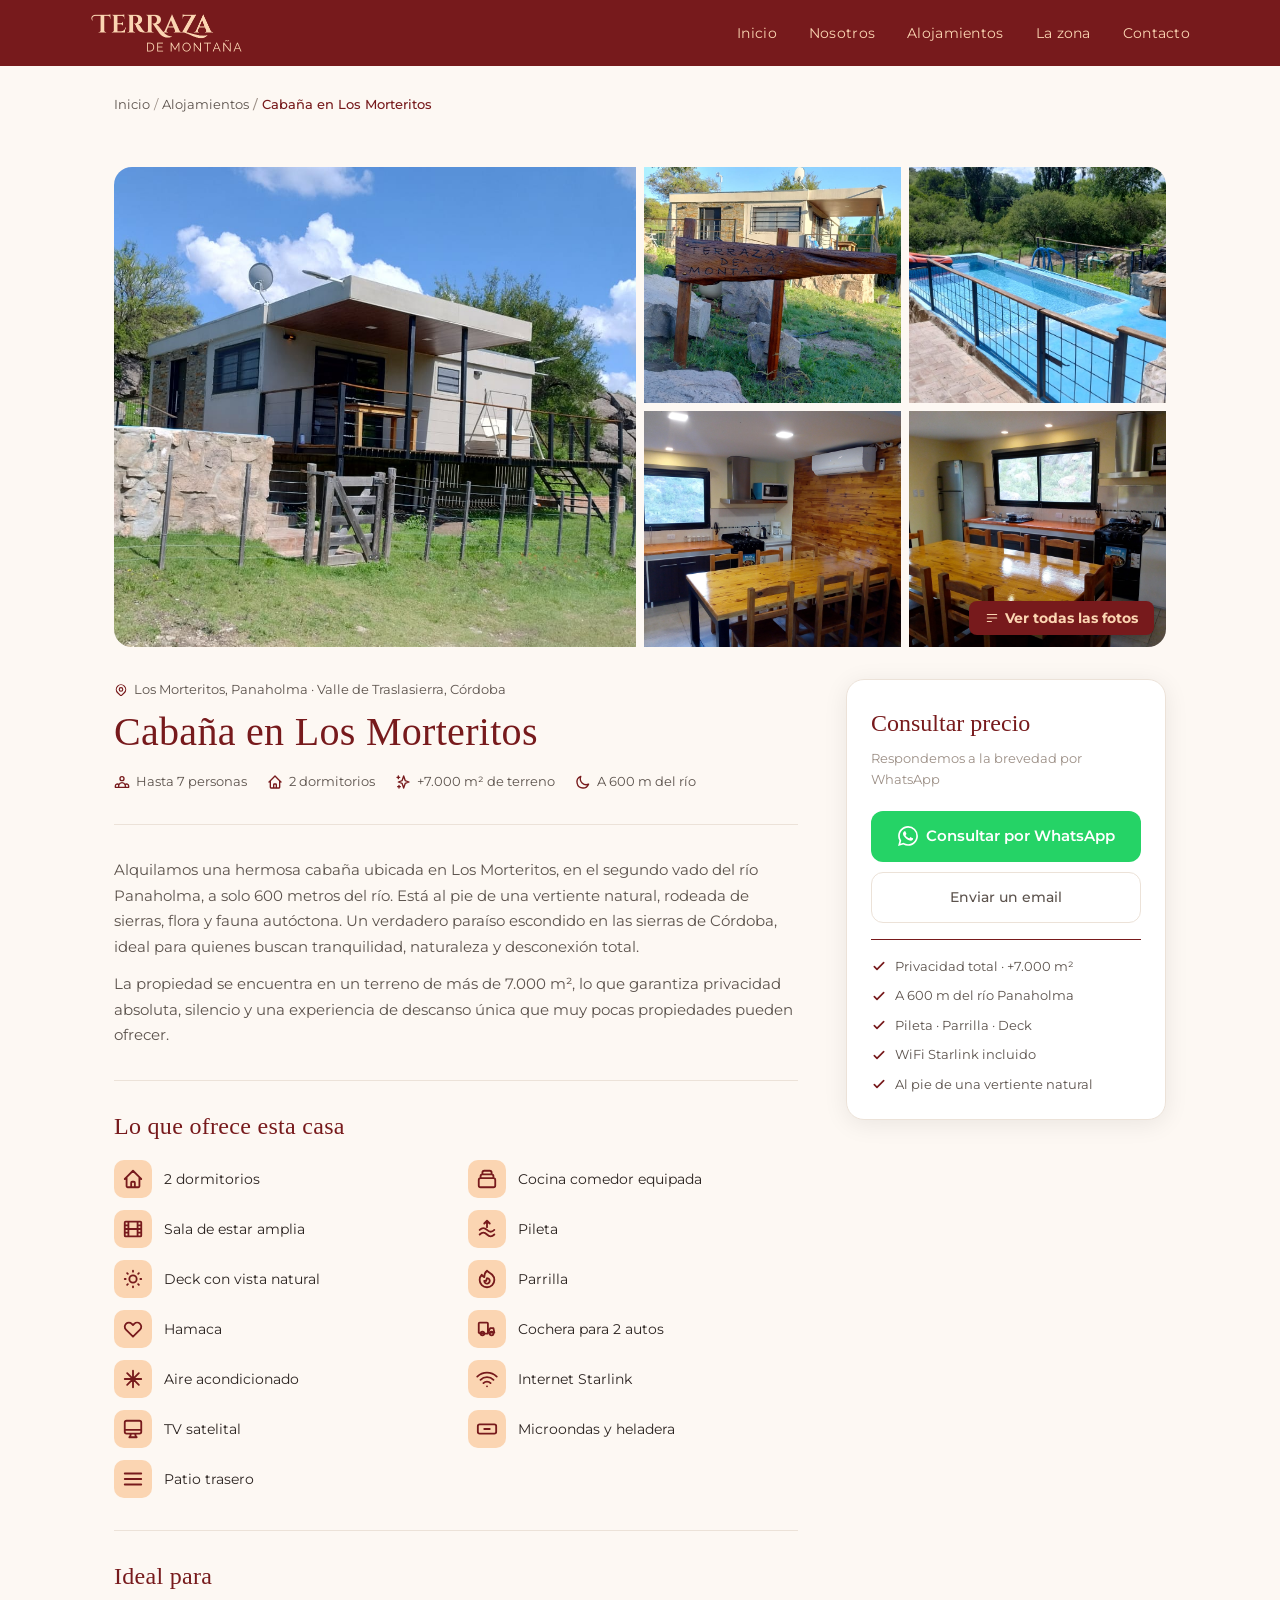
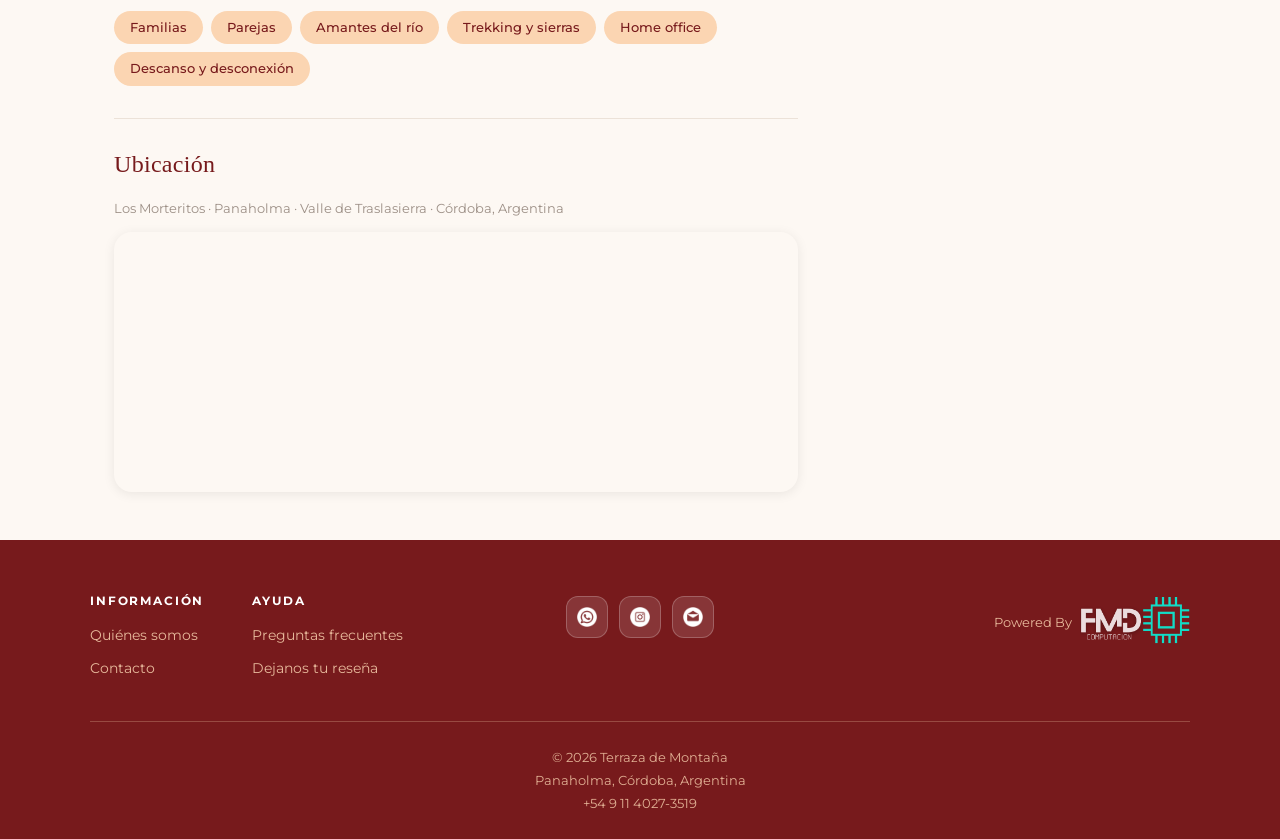
==== commit 5870c282: "Se sacaron las resenias de alojamientouno" ====
--- a/alojamiento-uno.html
+++ b/alojamiento-uno.html
@@ -46,39 +46,7 @@
         {"@type": "LocationFeatureSpecification", "name": "Cochera para 2 autos", "value": true},
         {"@type": "LocationFeatureSpecification", "name": "TV satelital", "value": true}
       ],
-      "telephone": "+5491140273519",
-      "review": [
-        {
-          "@type": "Review",
-          "author": {"@type": "Person", "name": "Gisselle Anabella"},
-          "reviewRating": {"@type": "Rating", "ratingValue": 5, "bestRating": 5},
-          "reviewBody": "Hermoso predio! La cabaña es súper cómoda y completa. La piscina es grande y con la profundidad perfecto, el quincho tiene hasta metegol!!! Un placer la vista a las sierras. Sin dudas lo recomiendo para los que gustan de descanso en la naturaleza, alejados de la muchedumbre veraniega."
-        },
-        {
-          "@type": "Review",
-          "author": {"@type": "Person", "name": "Constanza Dogil"},
-          "reviewRating": {"@type": "Rating", "ratingValue": 5, "bestRating": 5},
-          "reviewBody": "Hermoso lugar para descansar y desconectar de todo, realmente es un paraíso natural, pude ver desde patos hasta ovejas y chanchitos. Pensé que al estar en la sierra el internet iba a ser pésimo pero me sorprendió jajaja, anduvo hasta más rápido que en buenos aires, pude conectarme a las sesiones de terapia y trabajar perfectamente. Pienso volver el año que viene!"
-        },
-        {
-          "@type": "Review",
-          "author": {"@type": "Person", "name": "Ivan Miranda"},
-          "reviewRating": {"@type": "Rating", "ratingValue": 5, "bestRating": 5},
-          "reviewBody": "Lugar súper tranquilo y con todas las comodidades, la pileta climatizada. Tiene todo lo que necesitas para poder descansar y está muy cerca del río. Muy recomendable, los propietarios excelente tratô!"
-        },
-        {
-          "@type": "Review",
-          "author": {"@type": "Person", "name": "Federico Bechardo"},
-          "reviewRating": {"@type": "Rating", "ratingValue": 5, "bestRating": 5},
-          "reviewBody": "El lugar perfecto para descansar! La paz que hay es increíble ,la casa súper equipada no le falta nada!"
-        },
-        {
-          "@type": "Review",
-          "author": {"@type": "Person", "name": "Elias Montenegro"},
-          "reviewRating": {"@type": "Rating", "ratingValue": 5, "bestRating": 5},
-          "reviewBody": "Excelente lugar. Hermoso y tranquilo."
-        }
-      ]
+      "telephone": "+5491140273519"
     }
     </script>
 </head>
@@ -370,41 +338,6 @@
 
                 <hr class="listing-divider">
 
-                <!-- Reseñas -->
-                <div class="listing-reviews">
-                    <h2 class="listing-section-title">Lo que dicen los huéspedes</h2>
-                    <div class="listing-reviews-grid">
-                        <blockquote class="review">
-                            <span class="stars" role="img" aria-label="5 de 5 estrellas"></span>
-                            <p class="review-text">Hermoso predio! La cabaña es súper cómoda y completa. La piscina es grande y con la profundidad perfecto, el quincho tiene hasta metegol!!! Un placer la vista a las sierras. Sin dudas lo recomiendo para los que gustan de descanso en la naturaleza, alejados de la muchedumbre veraniega.</p>
-                            <p class="review-author">Gisselle Anabella <span>Reseña en Google</span></p>
-                        </blockquote>
-                        <blockquote class="review">
-                            <span class="stars" role="img" aria-label="5 de 5 estrellas"></span>
-                            <p class="review-text">Hermoso lugar para descansar y desconectar de todo, realmente es un paraíso natural, pude ver desde patos hasta ovejas y chanchitos. Pensé que al estar en la sierra el internet iba a ser pésimo pero me sorprendió jajaja, anduvo hasta más rápido que en buenos aires, pude conectarme a las sesiones de terapia y trabajar perfectamente. Pienso volver el año que viene!</p>
-                            <p class="review-author">Constanza Dogil <span>Reseña en Google</span></p>
-                        </blockquote>
-                        <blockquote class="review">
-                            <span class="stars" role="img" aria-label="5 de 5 estrellas"></span>
-                            <p class="review-text">Lugar súper tranquilo y con todas las comodidades, la pileta climatizada. Tiene todo lo que necesitas para poder descansar y está muy cerca del río. Muy recomendable, los propietarios excelente tratô!</p>
-                            <p class="review-author">Ivan Miranda <span>Reseña en Google</span></p>
-                        </blockquote>
-                        <blockquote class="review">
-                            <span class="stars" role="img" aria-label="5 de 5 estrellas"></span>
-                            <p class="review-text">El lugar perfecto para descansar! La paz que hay es increíble ,la casa súper equipada no le falta nada!</p>
-                            <p class="review-author">Federico Bechardo <span>Reseña en Google</span></p>
-                        </blockquote>
-                        <blockquote class="review">
-                            <span class="stars" role="img" aria-label="5 de 5 estrellas"></span>
-                            <p class="review-text">Excelente lugar. Hermoso y tranquilo.</p>
-                            <p class="review-author">Elias Montenegro <span>Reseña en Google</span></p>
-                        </blockquote>
-                    </div>
-                    <a href="https://www.google.com/maps?cid=1938441908975084474" target="_blank" rel="noopener noreferrer" class="listing-reviews-link">Ver todas las reseñas en Google</a>
-                </div>
-
-                <hr class="listing-divider">
-
                 <!-- Mapa -->
                 <div class="listing-map">
                     <h2 class="listing-section-title">Ubicación</h2>
--- a/css/alojamiento-uno.css
+++ b/css/alojamiento-uno.css
@@ -299,47 +299,6 @@
     font-size: 13px;
     color: var(--text-light);
     margin: 0 0 12px;
-}
-
-/* ── RESEÑAS ───────────────────────────────────────────────────── */
-/* Los estilos base de .review viven en global.css; acá se ajustan a la
-   escala en px de esta página. */
-.listing-reviews-grid {
-    display: grid;
-    grid-template-columns: repeat(2, 1fr);
-    gap: 28px 32px;
-    align-items: start;
-}
-
-.listing-reviews .stars {
-    --star-size: 14px;
-    margin-bottom: 10px;
-}
-
-.listing-reviews .review-text {
-    font-size: 15px;
-    line-height: 1.7;
-    color: var(--text-mid);
-    margin: 0 0 10px;
-}
-
-.listing-reviews .review-author {
-    font-size: 17px;
-}
-
-.listing-reviews-link {
-    display: inline-block;
-    margin-top: 24px;
-    font-size: 14px;
-    font-weight: 700;
-    color: var(--brand-red);
-    text-decoration: none;
-    border-bottom: 1px solid currentColor;
-    padding-bottom: 2px;
-}
-
-.listing-reviews-link:hover {
-    color: var(--bordo-dark);
 }
 
 .map-embed {
@@ -616,11 +575,6 @@
         font-size: 22px;
     }
 
-    .listing-reviews-grid {
-        grid-template-columns: 1fr;
-        gap: 24px;
-    }
-
     .amenities-grid {
         grid-template-columns: 1fr;
     }
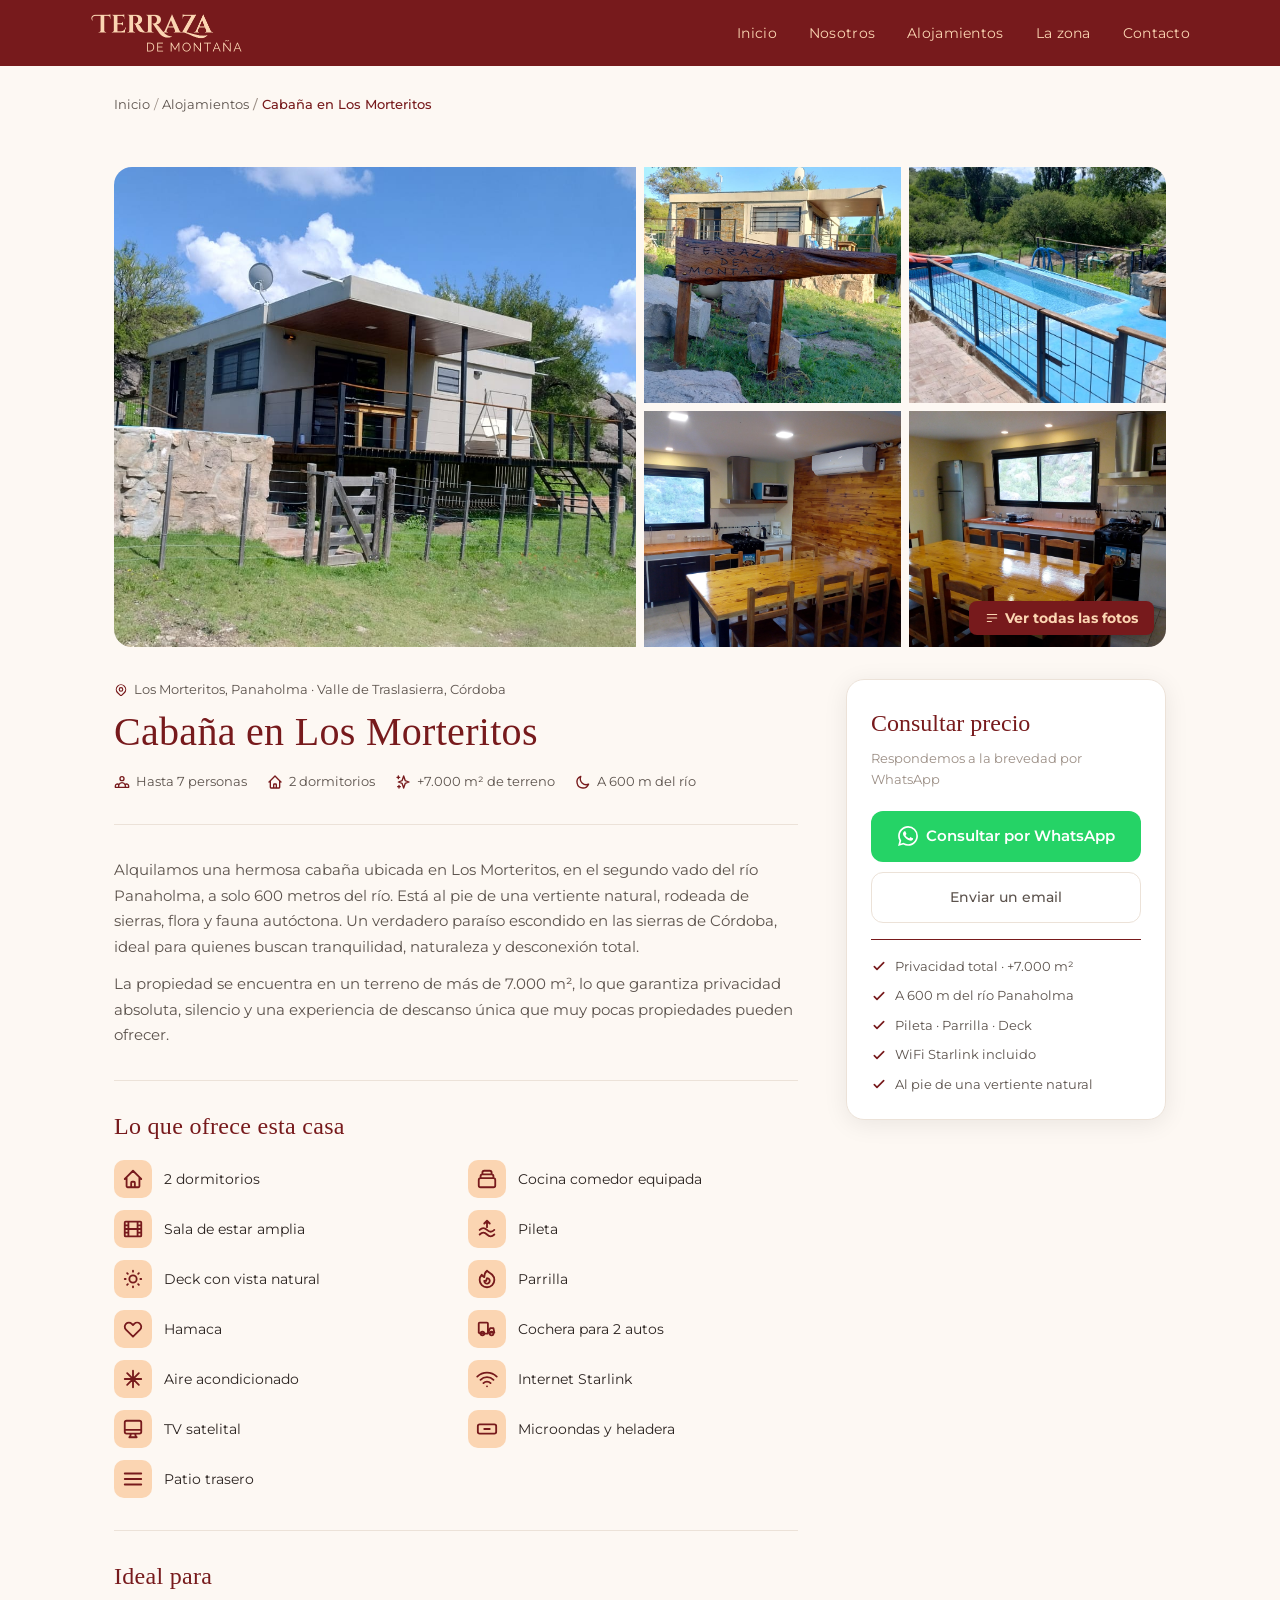
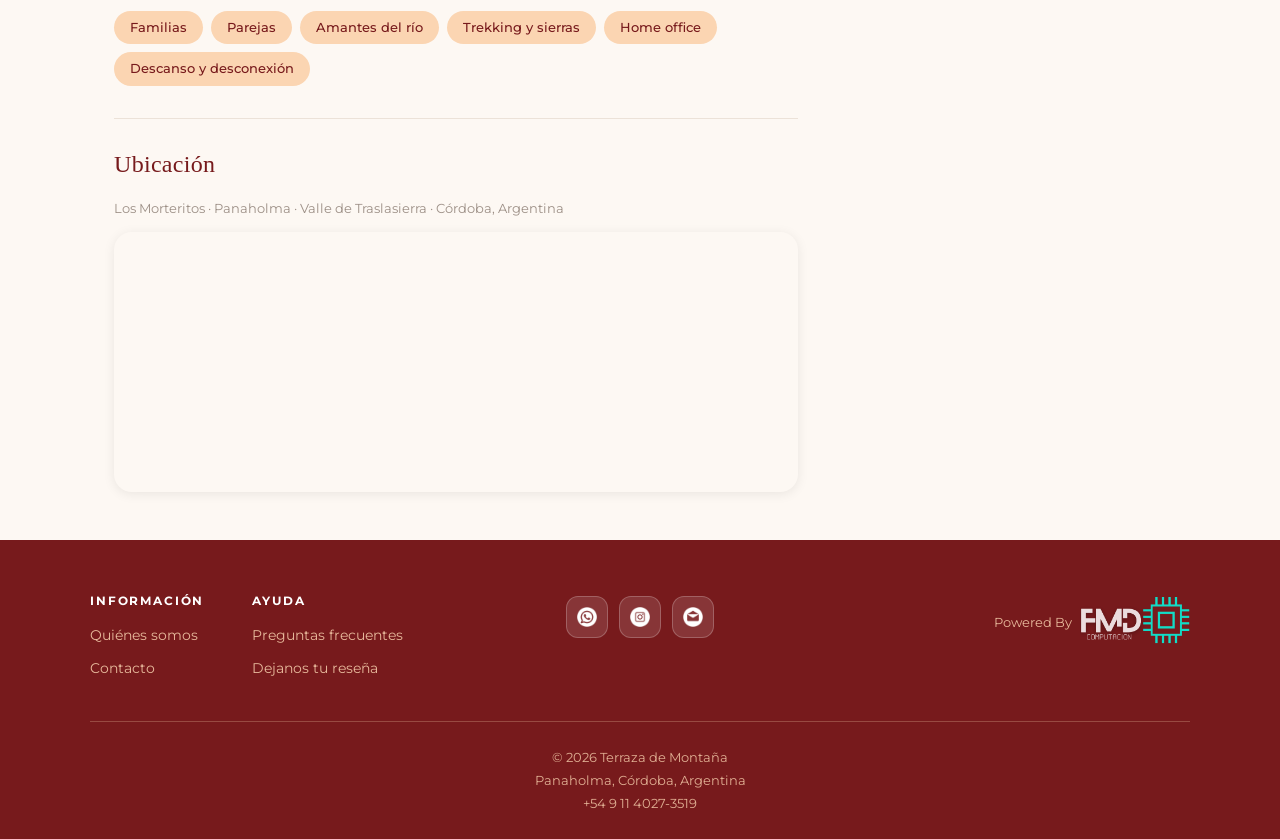
==== commit 7380a030: "favicon y dominio" ====
--- a/alojamiento-uno.html
+++ b/alojamiento-uno.html
@@ -9,8 +9,10 @@
     <meta property="og:locale" content="es_AR">
     <meta property="og:title" content="Cabaña en Los Morteritos | Terraza de Montaña">
     <meta property="og:description" content="Alquilá la Cabaña en Los Morteritos, Panaholma. Hasta 7 personas, pileta, Starlink, +7.000 m² de privacidad. A 600 m del río, Valle de Traslasierra, Córdoba.">
-    <meta property="og:image" content="https://TU-DOMINIO/assets/images/house-1/1.jpeg">
-    <meta property="og:url" content="https://TU-DOMINIO/alojamiento-uno.html">
+    <meta property="og:image" content="https://terrazademontana.com/assets/images/house-1/1.jpeg">
+    <meta property="og:url" content="https://terrazademontana.com/alojamiento-uno.html">
+    <link rel="icon" type="image/png" href="favicon.png">
+    <link rel="apple-touch-icon" href="favicon.png">
     <link rel="stylesheet" href="css/global.css">
     <link rel="stylesheet" href="css/alojamiento-uno.css">
     <script type="application/ld+json">
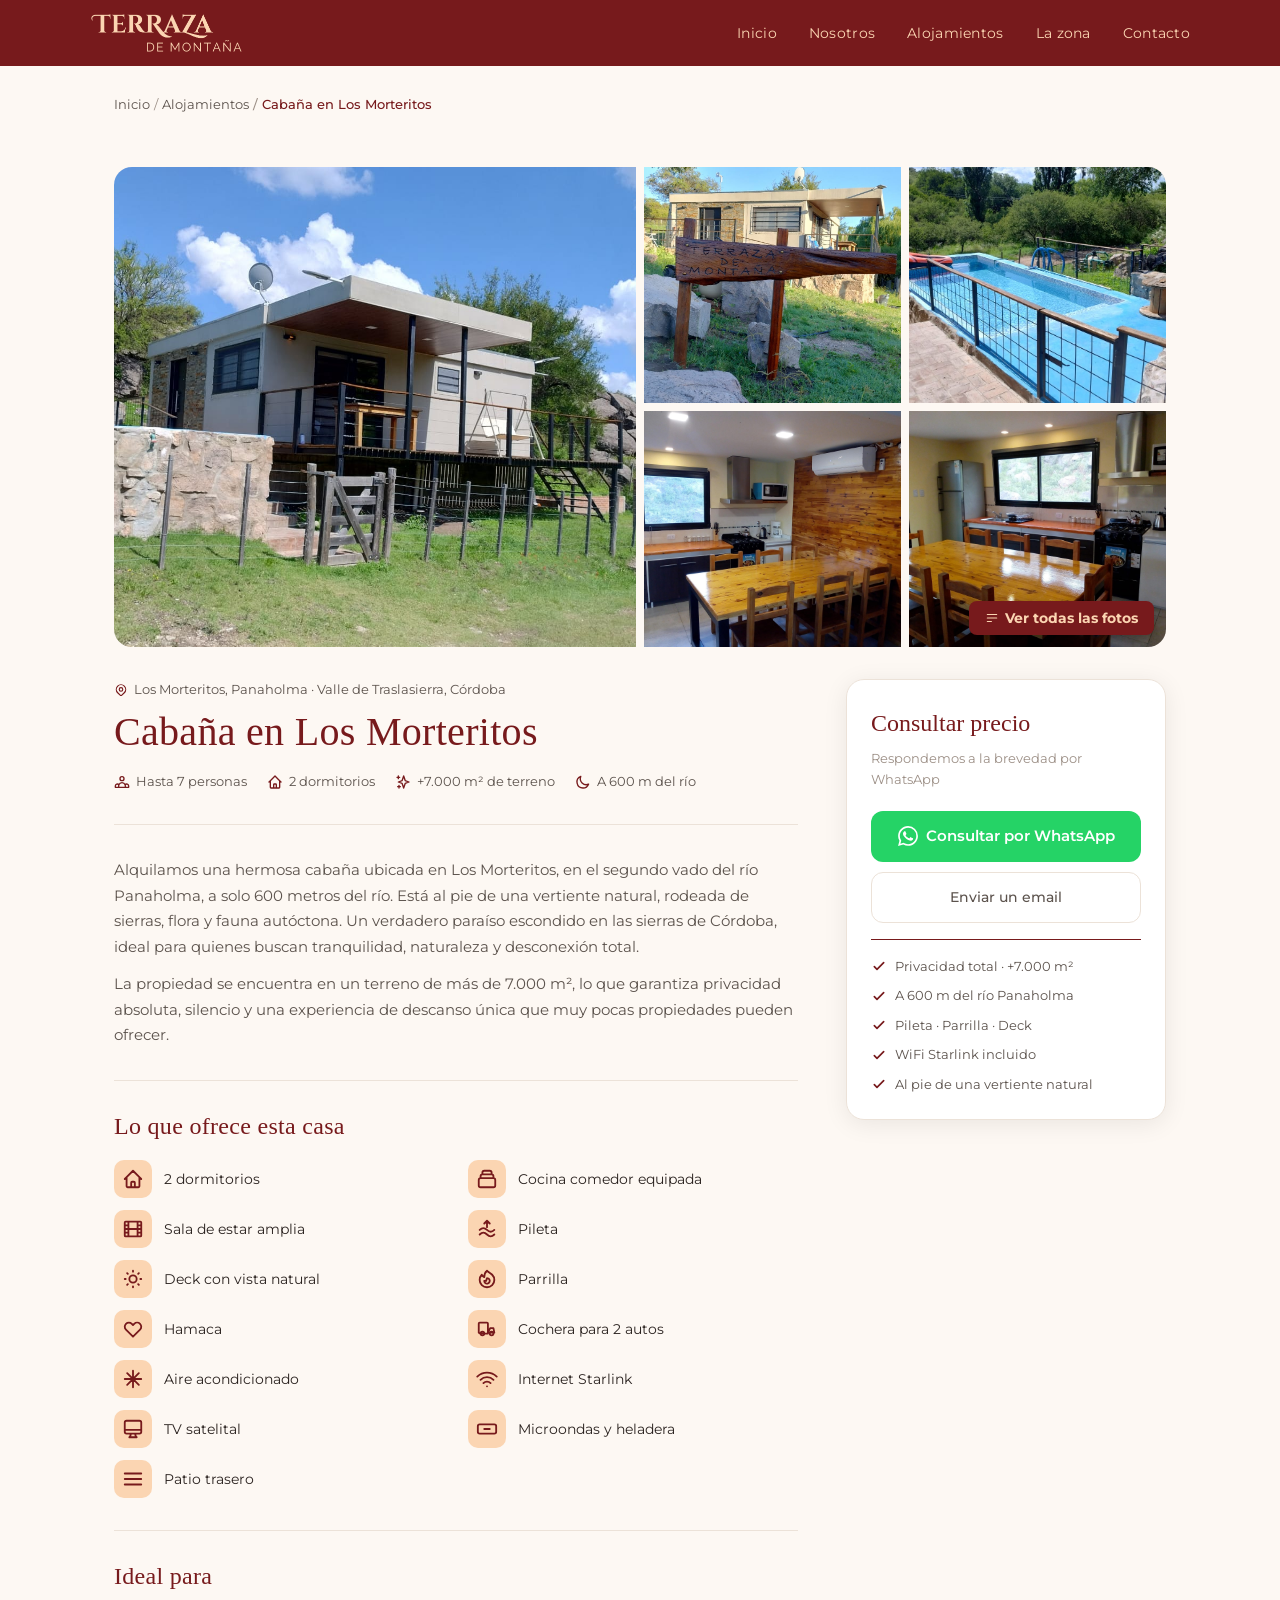
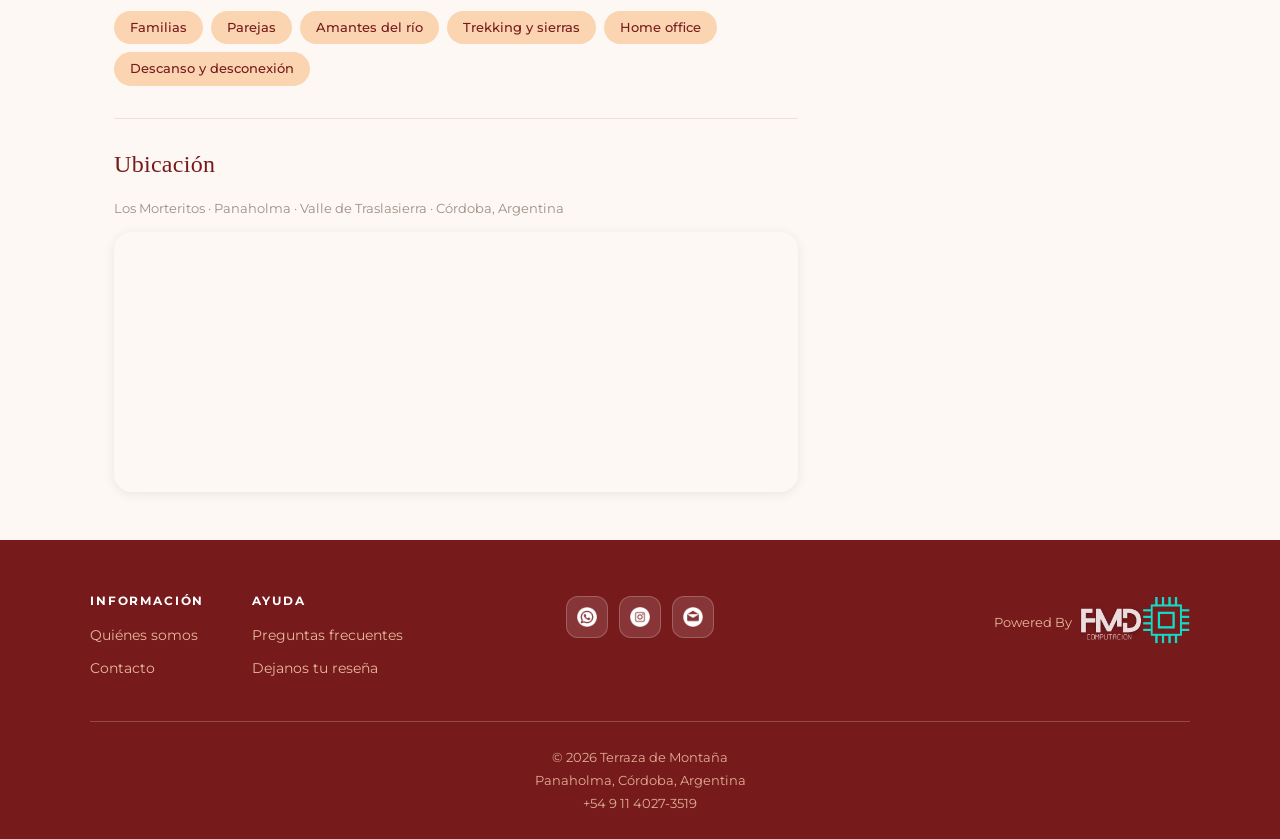
==== commit 3c1b3bff: "Mejora SEO" ====
--- a/alojamiento-uno.html
+++ b/alojamiento-uno.html
@@ -1,54 +1,105 @@
 <!DOCTYPE html>
-<html lang="es">
+<html lang="es-AR">
 <head>
     <meta charset="UTF-8">
     <meta name="viewport" content="width=device-width, initial-scale=1.0">
-    <title>Cabaña en Los Morteritos | Terraza de Montaña</title>
+    <title>Cabaña en Traslasierra, Córdoba: Los Morteritos | Terraza de Montaña</title>
     <meta name="description" content="Alquilá la Cabaña en Los Morteritos, Panaholma. Hasta 7 personas, pileta, Starlink, +7.000 m² de privacidad. A 600 m del río, Valle de Traslasierra, Córdoba.">
+    <meta name="robots" content="index, follow, max-image-preview:large, max-snippet:-1">
+    <link rel="canonical" href="https://terrazademontana.com/alojamiento-uno.html">
+
     <meta property="og:type" content="website">
+    <meta property="og:site_name" content="Terraza de Montaña">
     <meta property="og:locale" content="es_AR">
-    <meta property="og:title" content="Cabaña en Los Morteritos | Terraza de Montaña">
+    <meta property="og:title" content="Cabaña en Traslasierra, Córdoba: Los Morteritos | Terraza de Montaña">
     <meta property="og:description" content="Alquilá la Cabaña en Los Morteritos, Panaholma. Hasta 7 personas, pileta, Starlink, +7.000 m² de privacidad. A 600 m del río, Valle de Traslasierra, Córdoba.">
     <meta property="og:image" content="https://terrazademontana.com/assets/images/house-1/1.jpeg">
+    <meta property="og:image:width" content="1600">
+    <meta property="og:image:height" content="900">
+    <meta property="og:image:alt" content="Cabaña en Los Morteritos, Panaholma, Valle de Traslasierra, Córdoba">
     <meta property="og:url" content="https://terrazademontana.com/alojamiento-uno.html">
+
+    <meta name="twitter:card" content="summary_large_image">
+    <meta name="twitter:title" content="Cabaña en Traslasierra, Córdoba: Los Morteritos | Terraza de Montaña">
+    <meta name="twitter:description" content="Alquilá la Cabaña en Los Morteritos, Panaholma. Hasta 7 personas, pileta, Starlink, +7.000 m² de privacidad. A 600 m del río, Valle de Traslasierra, Córdoba.">
+    <meta name="twitter:image" content="https://terrazademontana.com/assets/images/house-1/1.jpeg">
+
     <link rel="icon" type="image/png" href="favicon.png">
     <link rel="apple-touch-icon" href="favicon.png">
+    <link rel="preload" as="image" href="assets/images/house-1/1.jpeg" fetchpriority="high">
     <link rel="stylesheet" href="css/global.css">
     <link rel="stylesheet" href="css/alojamiento-uno.css">
     <script type="application/ld+json">
     {
       "@context": "https://schema.org",
-      "@type": "Accommodation",
-      "name": "Cabaña en Los Morteritos",
-      "description": "Cabaña para hasta 7 personas en Los Morteritos, Panaholma. Pileta, Internet Starlink, +7.000 m² de privacidad, a 600 m del río.",
-      "numberOfRooms": 2,
-      "occupancy": {
-        "@type": "QuantitativeValue",
-        "maxValue": 7
-      },
-      "address": {
-        "@type": "PostalAddress",
-        "streetAddress": "Los Morteritos, segundo vado del río Panaholma",
-        "addressLocality": "Panaholma",
-        "addressRegion": "Córdoba",
-        "addressCountry": "AR"
-      },
-      "geo": {
-        "@type": "GeoCoordinates",
-        "latitude": -31.5960346,
-        "longitude": -65.0493451
-      },
-      "amenityFeature": [
-        {"@type": "LocationFeatureSpecification", "name": "Pileta", "value": true},
-        {"@type": "LocationFeatureSpecification", "name": "Internet Starlink", "value": true},
-        {"@type": "LocationFeatureSpecification", "name": "Parrilla", "value": true},
-        {"@type": "LocationFeatureSpecification", "name": "Deck", "value": true},
-        {"@type": "LocationFeatureSpecification", "name": "Aire acondicionado", "value": true},
-        {"@type": "LocationFeatureSpecification", "name": "Hamaca", "value": true},
-        {"@type": "LocationFeatureSpecification", "name": "Cochera para 2 autos", "value": true},
-        {"@type": "LocationFeatureSpecification", "name": "TV satelital", "value": true}
-      ],
-      "telephone": "+5491140273519"
+      "@graph": [
+        {
+          "@type": "VacationRental",
+          "@id": "https://terrazademontana.com/alojamiento-uno.html#rental",
+          "name": "Cabaña en Los Morteritos",
+          "url": "https://terrazademontana.com/alojamiento-uno.html",
+          "description": "Cabaña para hasta 7 personas en Los Morteritos, Panaholma, Valle de Traslasierra, Córdoba. Pileta, Internet Starlink, +7.000 m² de privacidad, a 600 m del río Panaholma y al pie de una vertiente natural.",
+          "image": [
+            "https://terrazademontana.com/assets/images/house-1/1.jpeg",
+            "https://terrazademontana.com/assets/images/house-1/3.jpeg",
+            "https://terrazademontana.com/assets/images/house-1/4.jpg",
+            "https://terrazademontana.com/assets/images/house-1/8.jpg",
+            "https://terrazademontana.com/assets/images/house-1/13.jpg",
+            "https://terrazademontana.com/assets/images/house-1/14.jpeg"
+          ],
+          "parentOrganization": { "@id": "https://terrazademontana.com/#lodging" },
+          "numberOfRooms": 2,
+          "numberOfBedrooms": 2,
+          "occupancy": {
+            "@type": "QuantitativeValue",
+            "maxValue": 7,
+            "unitText": "personas"
+          },
+          "petsAllowed": true,
+          "checkinTime": "14:00:00-03:00",
+          "checkoutTime": "10:00:00-03:00",
+          "address": {
+            "@type": "PostalAddress",
+            "streetAddress": "Los Morteritos, segundo vado del río Panaholma",
+            "addressLocality": "Panaholma",
+            "addressRegion": "Córdoba",
+            "addressCountry": "AR"
+          },
+          "geo": {
+            "@type": "GeoCoordinates",
+            "latitude": -31.5960346,
+            "longitude": -65.0493451
+          },
+          "containedInPlace": {
+            "@type": "Place",
+            "name": "Valle de Traslasierra, Córdoba, Argentina"
+          },
+          "hasMap": "https://www.google.com/maps?cid=1938441908975084474",
+          "amenityFeature": [
+            {"@type": "LocationFeatureSpecification", "name": "Pileta", "value": true},
+            {"@type": "LocationFeatureSpecification", "name": "Internet Starlink", "value": true},
+            {"@type": "LocationFeatureSpecification", "name": "Parrilla", "value": true},
+            {"@type": "LocationFeatureSpecification", "name": "Deck", "value": true},
+            {"@type": "LocationFeatureSpecification", "name": "Aire acondicionado", "value": true},
+            {"@type": "LocationFeatureSpecification", "name": "Hamaca", "value": true},
+            {"@type": "LocationFeatureSpecification", "name": "Cochera para 2 autos", "value": true},
+            {"@type": "LocationFeatureSpecification", "name": "TV satelital", "value": true},
+            {"@type": "LocationFeatureSpecification", "name": "Cocina comedor equipada", "value": true},
+            {"@type": "LocationFeatureSpecification", "name": "Microondas y heladera", "value": true},
+            {"@type": "LocationFeatureSpecification", "name": "Patio trasero", "value": true}
+          ],
+          "telephone": "+5491140273519"
+        },
+        {
+          "@type": "BreadcrumbList",
+          "@id": "https://terrazademontana.com/alojamiento-uno.html#breadcrumb",
+          "itemListElement": [
+            { "@type": "ListItem", "position": 1, "name": "Inicio", "item": "https://terrazademontana.com/" },
+            { "@type": "ListItem", "position": 2, "name": "Alojamientos", "item": "https://terrazademontana.com/alojamientos.html" },
+            { "@type": "ListItem", "position": 3, "name": "Cabaña en Los Morteritos" }
+          ]
+        }
+      ]
     }
     </script>
 </head>
@@ -58,9 +109,9 @@
     <nav class="navbar" aria-label="Navegación principal">
         <div class="container">
             <a href="index.html" class="logo">
-                <img src="assets/images/logos/name.png" alt="Terraza de Montaña Logo">
+                <img src="assets/images/logos/name.png" alt="Terraza de Montaña">
             </a>
-            <button class="menu-toggle" aria-label="Toggle navigation" aria-expanded="false">
+            <button class="menu-toggle" aria-label="Abrir menú de navegación" aria-expanded="false">
                 <span class="hamburger"></span>
             </button>
             <ul class="nav-links">
@@ -89,19 +140,19 @@
         <section class="listing-section gallery-section">
             <div class="gallery-grid">
                 <div class="gallery-photo gallery-photo--main">
-                    <img src="assets/images/house-1/1.jpeg" alt="Cabaña en Los Morteritos - vista principal" fetchpriority="high">
+                    <img src="assets/images/house-1/1.jpeg" alt="Cabaña Terraza de Montaña en Los Morteritos, Panaholma: vista exterior con el deck" width="1600" height="900" fetchpriority="high" decoding="async">
                 </div>
                 <div class="gallery-photo">
-                    <img src="assets/images/house-1/2.jpeg" alt="Deck con vista a las sierras" loading="lazy">
+                    <img src="assets/images/house-1/2.jpeg" alt="Cartel de madera de Terraza de Montaña en el ingreso a la cabaña" width="900" height="1600" loading="lazy" decoding="async">
                 </div>
                 <div class="gallery-photo">
-                    <img src="assets/images/house-1/3.jpeg" alt="Pileta" loading="lazy">
+                    <img src="assets/images/house-1/3.jpeg" alt="Pileta de la cabaña, cercada y rodeada de arboleda serrana" width="1160" height="653" loading="lazy" decoding="async">
                 </div>
                 <div class="gallery-photo">
-                    <img src="assets/images/house-1/4.jpg" alt="Interior - sala de estar" loading="lazy">
+                    <img src="assets/images/house-1/4.jpg" alt="Cocina comedor equipada con mesa grande, cocina a gas y aire acondicionado" width="1920" height="1440" loading="lazy" decoding="async">
                 </div>
                 <div class="gallery-photo gallery-photo--last">
-                    <img src="assets/images/house-1/5.jpg" alt="Parrilla y patio exterior" loading="lazy">
+                    <img src="assets/images/house-1/5.jpg" alt="Cocina comedor con heladera, bajomesada y ventana a las sierras" width="1920" height="1440" loading="lazy" decoding="async">
                     <button class="gallery-btn-all">
                         <svg xmlns="http://www.w3.org/2000/svg" width="14" height="14" fill="none" viewBox="0 0 24 24" stroke="currentColor">
                             <path stroke-linecap="round" stroke-linejoin="round" stroke-width="2" d="M4 6h16M4 12h16M4 18h7"/>
@@ -115,46 +166,46 @@
         <!-- Mobile: carrusel (14 fotos) -->
         <section class="gallery-carousel">
             <div class="gallery-carousel__item">
-                <img src="assets/images/house-1/1.jpeg" alt="Cabaña en Los Morteritos - vista principal">
-            </div>
-            <div class="gallery-carousel__item">
-                <img src="assets/images/house-1/2.jpeg" alt="Deck con vista a las sierras" loading="lazy">
-            </div>
-            <div class="gallery-carousel__item">
-                <img src="assets/images/house-1/3.jpeg" alt="Pileta" loading="lazy">
-            </div>
-            <div class="gallery-carousel__item">
-                <img src="assets/images/house-1/4.jpg" alt="Interior - sala de estar" loading="lazy">
-            </div>
-            <div class="gallery-carousel__item">
-                <img src="assets/images/house-1/5.jpg" alt="Parrilla y patio exterior" loading="lazy">
-            </div>
-            <div class="gallery-carousel__item">
-                <img src="assets/images/house-1/6.jpg" alt="Dormitorio principal" loading="lazy">
-            </div>
-            <div class="gallery-carousel__item">
-                <img src="assets/images/house-1/7.jpg" alt="Segundo dormitorio" loading="lazy">
-            </div>
-            <div class="gallery-carousel__item">
-                <img src="assets/images/house-1/8.jpg" alt="Cocina comedor equipada" loading="lazy">
-            </div>
-            <div class="gallery-carousel__item">
-                <img src="assets/images/house-1/9.jpg" alt="Baño" loading="lazy">
-            </div>
-            <div class="gallery-carousel__item">
-                <img src="assets/images/house-1/10.jpg" alt="Terreno y jardín" loading="lazy">
-            </div>
-            <div class="gallery-carousel__item">
-                <img src="assets/images/house-1/11.jpg" alt="Vista a las sierras desde la propiedad" loading="lazy">
-            </div>
-            <div class="gallery-carousel__item">
-                <img src="assets/images/house-1/12.jpg" alt="Hamaca y área de descanso" loading="lazy">
-            </div>
-            <div class="gallery-carousel__item">
-                <img src="assets/images/house-1/13.jpg" alt="Acceso y cochera" loading="lazy">
-            </div>
-            <div class="gallery-carousel__item">
-                <img src="assets/images/house-1/14.jpeg" alt="Entorno natural - flora autóctona" loading="lazy">
+                <img src="assets/images/house-1/1.jpeg" alt="Cabaña Terraza de Montaña en Los Morteritos, Panaholma: vista exterior con el deck" width="1600" height="900" decoding="async">
+            </div>
+            <div class="gallery-carousel__item">
+                <img src="assets/images/house-1/2.jpeg" alt="Cartel de madera de Terraza de Montaña en el ingreso a la cabaña" width="900" height="1600" loading="lazy" decoding="async">
+            </div>
+            <div class="gallery-carousel__item">
+                <img src="assets/images/house-1/3.jpeg" alt="Pileta de la cabaña, cercada y rodeada de arboleda serrana" width="1160" height="653" loading="lazy" decoding="async">
+            </div>
+            <div class="gallery-carousel__item">
+                <img src="assets/images/house-1/4.jpg" alt="Cocina comedor equipada con mesa grande, cocina a gas y aire acondicionado" width="1920" height="1440" loading="lazy" decoding="async">
+            </div>
+            <div class="gallery-carousel__item">
+                <img src="assets/images/house-1/5.jpg" alt="Cocina comedor con heladera, bajomesada y ventana a las sierras" width="1920" height="1440" loading="lazy" decoding="async">
+            </div>
+            <div class="gallery-carousel__item">
+                <img src="assets/images/house-1/6.jpg" alt="Sala de estar con sofá cama y salida al deck" width="1920" height="1440" loading="lazy" decoding="async">
+            </div>
+            <div class="gallery-carousel__item">
+                <img src="assets/images/house-1/7.jpg" alt="Living con TV, equipo de música y acceso al deck" width="1920" height="1440" loading="lazy" decoding="async">
+            </div>
+            <div class="gallery-carousel__item">
+                <img src="assets/images/house-1/8.jpg" alt="Dormitorio principal con cama matrimonial y pared revestida en madera" width="1920" height="1440" loading="lazy" decoding="async">
+            </div>
+            <div class="gallery-carousel__item">
+                <img src="assets/images/house-1/9.jpg" alt="Dormitorio con cama matrimonial, placard y ventilador" width="1920" height="1440" loading="lazy" decoding="async">
+            </div>
+            <div class="gallery-carousel__item">
+                <img src="assets/images/house-1/10.jpg" alt="Segundo dormitorio con cucheta y cama individual" width="1920" height="1440" loading="lazy" decoding="async">
+            </div>
+            <div class="gallery-carousel__item">
+                <img src="assets/images/house-1/11.jpg" alt="Dormitorio con cucheta, cama individual y placard" width="1920" height="1440" loading="lazy" decoding="async">
+            </div>
+            <div class="gallery-carousel__item">
+                <img src="assets/images/house-1/12.jpg" alt="Baño completo con lavatorio, bidet e inodoro" width="1920" height="1440" loading="lazy" decoding="async">
+            </div>
+            <div class="gallery-carousel__item">
+                <img src="assets/images/house-1/13.jpg" alt="Deck de madera con reposeras y vista a las sierras de Traslasierra" width="1920" height="1440" loading="lazy" decoding="async">
+            </div>
+            <div class="gallery-carousel__item">
+                <img src="assets/images/house-1/14.jpeg" alt="Parrilla de ladrillo con leña, junto a la escalera de acceso a la cabaña" width="1600" height="900" loading="lazy" decoding="async">
             </div>
         </section>
 
@@ -464,9 +515,9 @@
                 </div>
             </div>
             <div class="footer-social">
-                <a href="https://wa.me/5491140273519?text=%C2%A1Hola%2C%20Leonardo!%20%C2%BFC%C3%B3mo%20est%C3%A1s%3F%0A%0AMe%20gustar%C3%ADa%20reservar%20una%20estad%C3%ADa%20en%20Terraza%20de%20Monta%C3%B1a.%20%C2%BFQu%C3%A9%20fechas%20ten%C3%A9s%20disponibles%3F" target="_blank" class="social-btn" title="WhatsApp" aria-label="WhatsApp"><img src="assets/icons/whatsapp_white.png" alt="WhatsApp"></a>
-                <a href="https://instagram.com/terrazademontana" target="_blank" class="social-btn" title="Instagram" aria-label="Instagram"><img src="assets/icons/instagram_white.png" alt="Instagram"></a>
-                <a href="mailto:terrazademontana@gmail.com" target="_blank" class="social-btn" title="Email" aria-label="Email"><img src="assets/icons/email_white.png" alt="Email"></a>
+                <a href="https://wa.me/5491140273519?text=%C2%A1Hola%2C%20Leonardo!%20%C2%BFC%C3%B3mo%20est%C3%A1s%3F%0A%0AMe%20gustar%C3%ADa%20reservar%20una%20estad%C3%ADa%20en%20Terraza%20de%20Monta%C3%B1a.%20%C2%BFQu%C3%A9%20fechas%20ten%C3%A9s%20disponibles%3F" target="_blank" rel="noopener" class="social-btn" title="WhatsApp" aria-label="WhatsApp"><img src="assets/icons/whatsapp_white.png" alt="WhatsApp"></a>
+                <a href="https://instagram.com/terrazademontana" target="_blank" rel="noopener" class="social-btn" title="Instagram" aria-label="Instagram"><img src="assets/icons/instagram_white.png" alt="Instagram"></a>
+                <a href="mailto:terrazademontana@gmail.com" target="_blank" rel="noopener" class="social-btn" title="Email" aria-label="Email"><img src="assets/icons/email_white.png" alt="Email"></a>
             </div>
             <div class="powered-by">
                 <span>Powered By</span>
